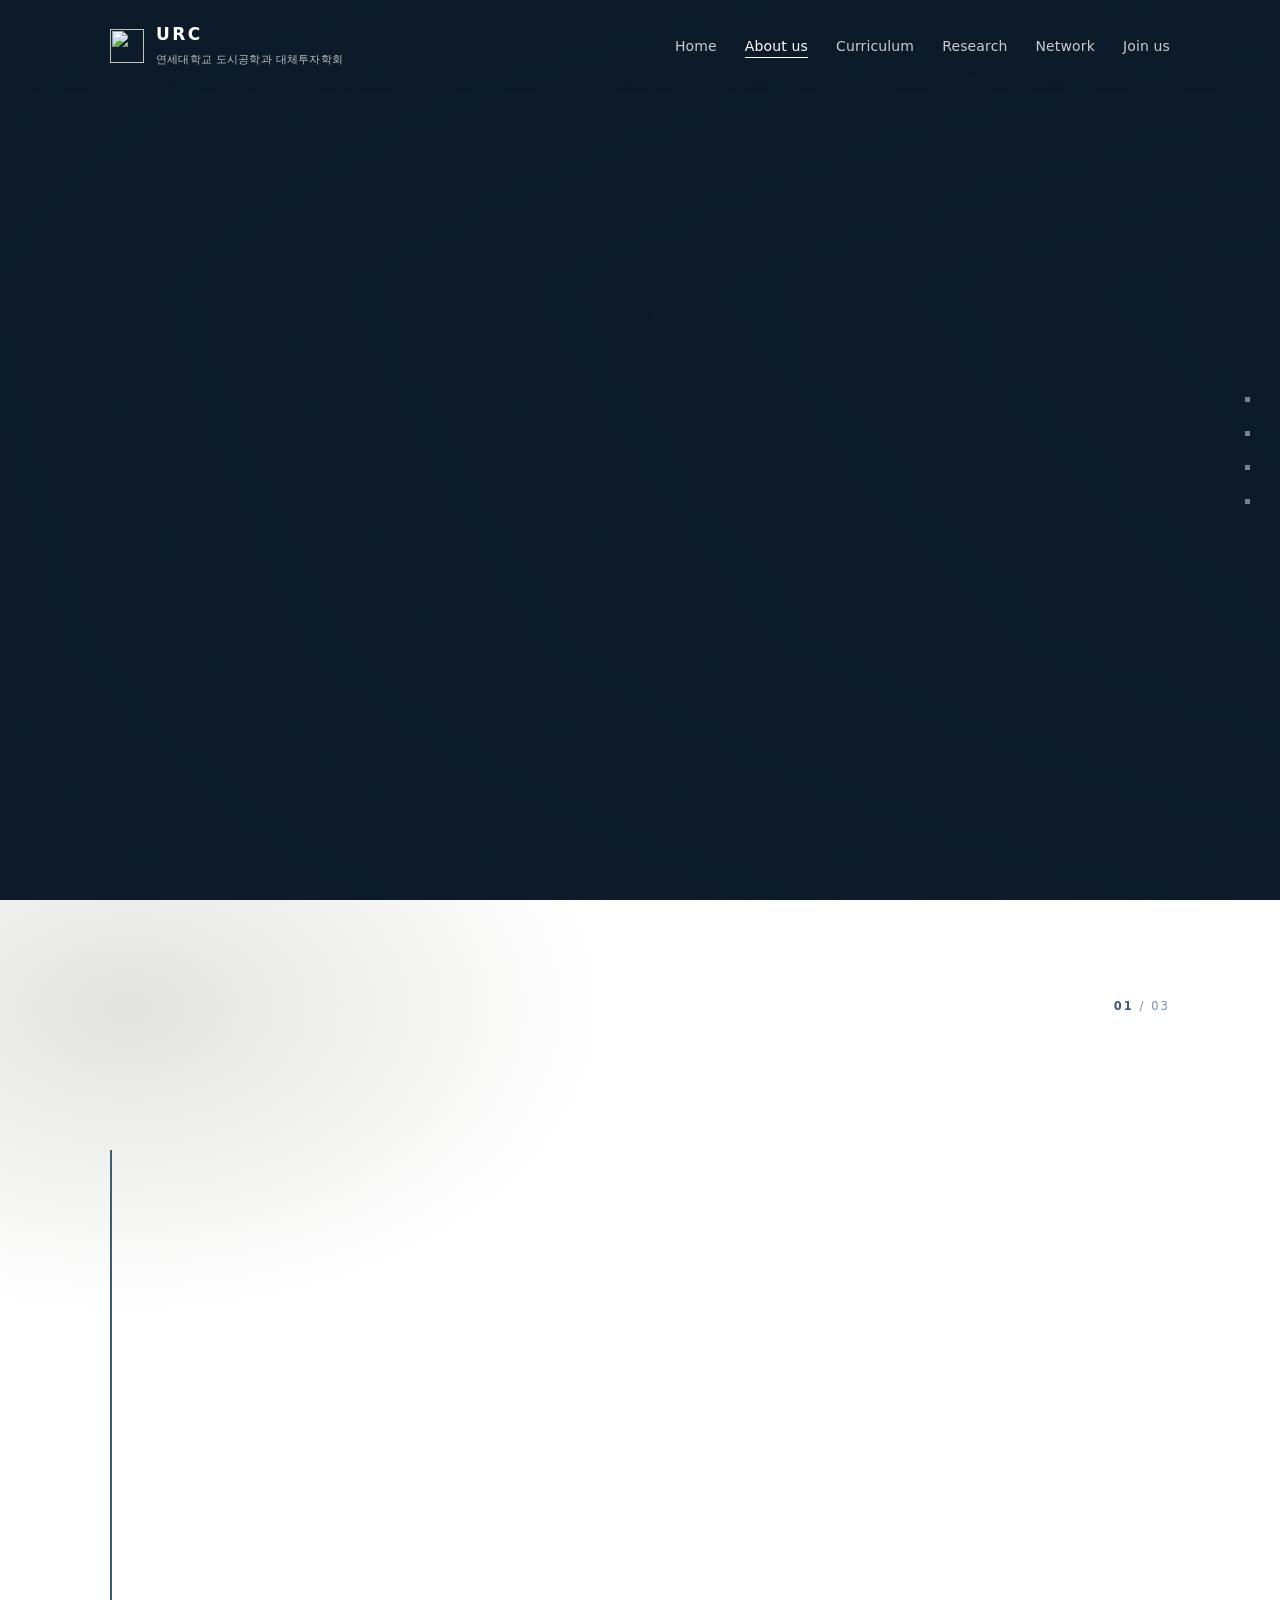
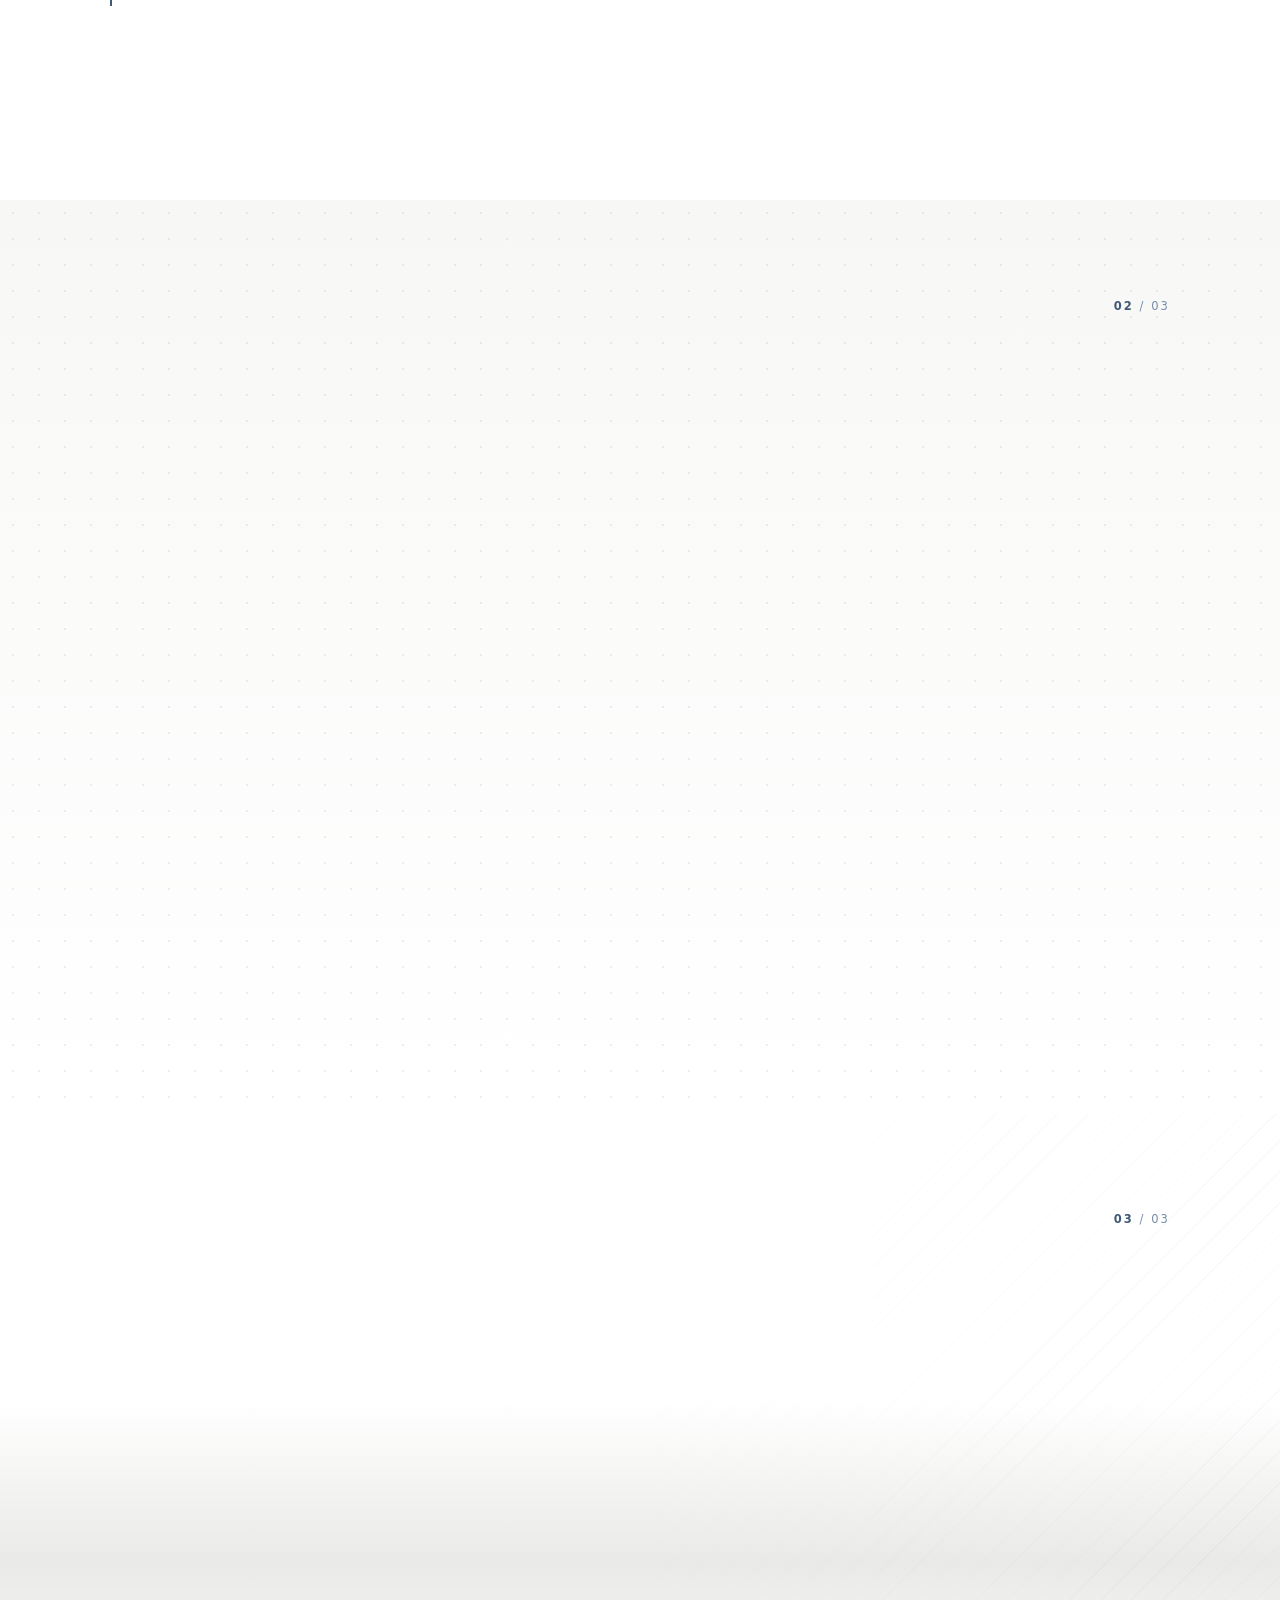
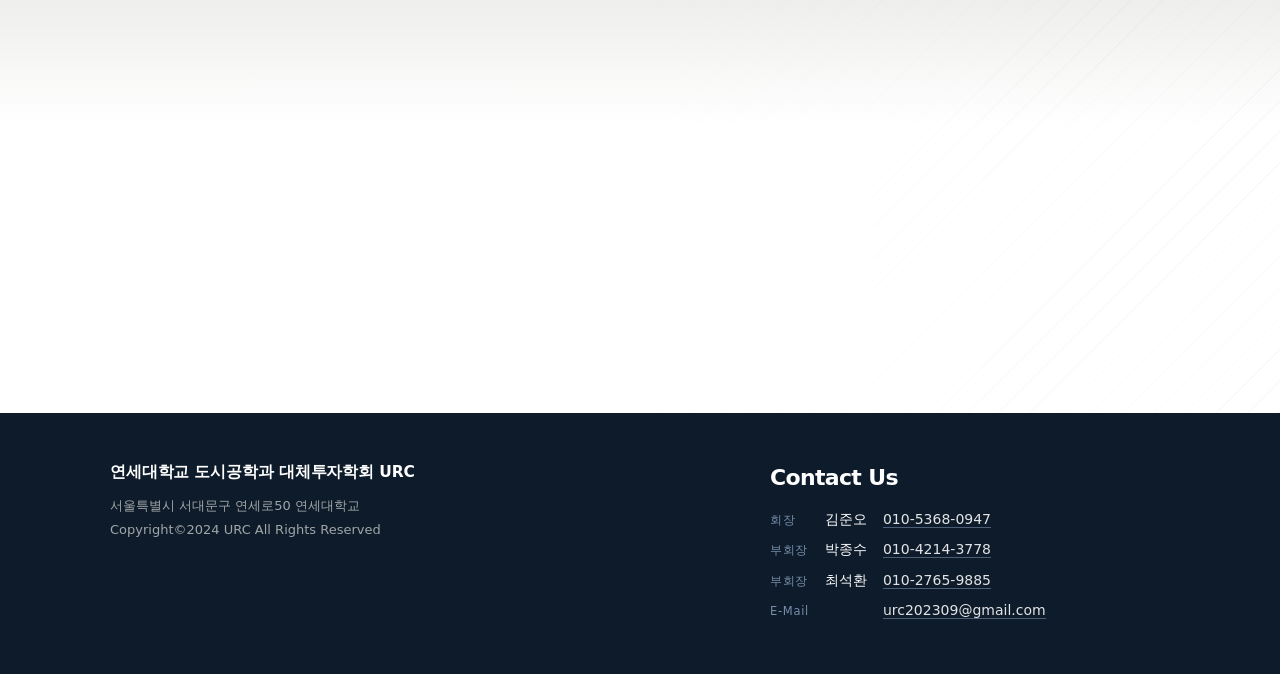
==== about-us/index.html @ 1939ce38 "Simplify and realign footer" ====
<!DOCTYPE html>
<html lang="ko">
<head>
<meta charset="utf-8">
<meta name="viewport" content="width=device-width, initial-scale=1">
<title>About us – URC | 연세대학교 도시공학과 대체투자학회</title>
<meta name="description" content="도시는 다양한 실물자산과 인프라로 구성되며, 이를 기획하고 운영하는 과정에서 부동산 개발과 금융의 역할은 점점 더 중요해지고 있습니다. URC(Urban Real-estate Club)는 이러한 실물자산 시장의 고도화 및 요구 전문성 증대에 대응하여 부동산 개발과 금융">
<meta name="theme-color" content="#ffffff">
<link rel="icon" href="../assets/img/urc-logo.png" type="image/png">
<link rel="preconnect" href="https://cdn.jsdelivr.net" crossorigin>
<link rel="preconnect" href="https://fonts.googleapis.com">
<link rel="preconnect" href="https://fonts.gstatic.com" crossorigin>
<link rel="stylesheet" href="https://cdn.jsdelivr.net/gh/orioncactus/pretendard@v1.3.9/dist/web/variable/pretendardvariable.min.css">
<link rel="stylesheet" href="https://fonts.googleapis.com/css2?family=Cormorant+Garamond:ital,wght@0,500;0,600;1,400;1,500&display=swap">
<link rel="stylesheet" href="../assets/css/style.css">
</head>
<body class="">
  <div id="bg" aria-hidden="true"></div>

  <header class="nav">
    <a class="brand" href="../" aria-label="URC | 연세대학교 도시공학과 대체투자학회">
      <img src="../assets/img/urc-logo.png" alt="" width="36" height="36">
      <span><span class="brand-name">URC</span><span class="brand-sub">연세대학교 도시공학과 대체투자학회</span></span>
    </a>
    <nav class="nav-links" aria-label="주 메뉴"><ul>
<li><a href="../">Home</a></li>
<li><a href="../about-us/" aria-current="page">About us</a></li>
<li><a href="../curriculum/">Curriculum</a></li>
<li><a href="../research/">Research</a></li>
<li><a href="../network/">Network</a></li>
<li><a href="../join-us/">Join us</a></li>
    </ul></nav>
    <button class="burger" aria-label="메뉴 열기" aria-expanded="false" aria-controls="menu"><span></span><span></span><span></span></button>
  </header>
  <div class="menu" id="menu" aria-hidden="true">
    <nav aria-label="모바일 메뉴">
      <ul>
<li><a href="../"><span class="n">01</span>Home</a></li>
<li><a href="../about-us/" aria-current="page"><span class="n">02</span>About us</a></li>
<li><a href="../curriculum/"><span class="n">03</span>Curriculum</a></li>
<li><a href="../research/"><span class="n">04</span>Research</a></li>
<li><a href="../network/"><span class="n">05</span>Network</a></li>
<li><a href="../join-us/"><span class="n">06</span>Join us</a></li>
      </ul>
      <p class="menu-tag">URC | 연세대학교 도시공학과 대체투자학회</p>
    </nav>
  </div>

<nav class="dots" aria-label="섹션">
<button type="button" aria-label="About us"><span>About us</span></button>
<button type="button" aria-label="Introduction"><span>Introduction</span></button>
<button type="button" aria-label="Introduction"><span>Introduction</span></button>
<button type="button" aria-label="Greetings"><span>Greetings</span></button>
  </nav>

  <main>

    <section class="sec hero has-photo " id="hero" data-label="About us">

      <div class="sec-inner">

        <div class="hero-photo" aria-hidden="true"><img src="../assets/img/hero-about.jpg" alt="" width="1920" height="1280" fetchpriority="high"></div>
        <p class="eyebrow" data-reveal>URC · About us</p>
        <h1 data-reveal style="--d:80ms">About us<span class="dot">.</span></h1>
        <p class="hero-sub" data-reveal style="--d:160ms">URC | 연세대학교 도시공학과 대체투자학회</p>
<div class="pills" data-reveal style="--d:240ms"><a class="pill" href="#introduction"><span class="n">01</span>Introduction</a><a class="pill" href="#greetings"><span class="n">02</span>Greetings</a></div>
      </div>
    </section>

    <section class="sec sec-alt bg-1" id="introduction" data-label="Introduction">
<div class="sec-index"><b>01</b> / 03</div>
      <div class="sec-inner">

        <div class="sec-head"><p class="eyebrow" data-reveal>Introduction</p><h2 data-reveal style="--d:80ms">Introduction</h2></div>
        <div class="lead-block narrow" data-reveal style="--d:160ms"><p>도시는 다양한 실물자산과 인프라로 구성되며, 이를 기획하고 운영하는 과정에서 부동산 개발과 금융의 역할은 점점 더 중요해지고 있습니다. URC(Urban Real-estate Club)는 이러한 실물자산 시장의 고도화 및 요구 전문성 증대에 대응하여 부동산 개발과 금융 전반에 대한 역량 향상을 추구하는 도시공학과 유일의 도시부동산 학회입니다.</p><p>URC는 주거 및 상업용 부동산, 인프라를 포함한 실물자산 전반을 학습하며, 부동산 개발 및 금융을 중심으로 한 다양한 산업의 구조와 흐름에 대한 깊은 이해를 목표로 합니다. 이를 위해 정기적인 세션과 실무 프로젝트, 더 나아가 현업에 종사하시는 선배님들과의 네트워킹 기회를 제공합니다.</p><p>정규 세션에서는 부동산 운용 프로세스, 인프라 시장, 프로젝트 파이낸싱(PF), 리츠(REITs)와 같은 핵심 주제를 다룹니다. 실무 자료 작성과 케이스 스터디를 통해 실제 프로젝트를 분석하고 최종적으로 본인만의 포트폴리오를 구축함으로써 실질적 역량을 갖춘 전문가로의 성장을 제고합니다.</p></div>
      </div>
    </section>

    <section class="sec  bg-2" id="values" data-label="Introduction">
<div class="sec-index"><b>02</b> / 03</div>
      <div class="sec-inner">

        <div class="sec-head"><p class="eyebrow" data-reveal>Introduction</p></div>
        <div class="pillars">
<div class="card pillar" data-reveal style="--d:0ms">
            <div class="pillar-icon"><img src="../assets/img/about-icon-skyline.png" alt="" width="48" height="48"></div>
            <h3>도시공학과를 위한</h3>
            <p>URC는 도시공학과 구성원의 진로 고민을 해결하고자 창립된 학회입니다. 다양한 교육 및 실무 활동을 제공하며, 현업에 계신 학과 선배님들과의 네트워킹을 통해 학회원이 보다 넓은 시야를 가질 수 있도록 적극 지원합니다.</p>
          </div>
<div class="card pillar" data-reveal style="--d:90ms">
            <div class="pillar-icon"><img src="../assets/img/about-icon-tracking.png" alt="" width="48" height="48"></div>
            <h3>실물자산</h3>
            <p>URC는 도시를 구성하는 주거 및 상업용 부동산 및 인프라를 포함한 실물자산 전반을 학습합니다. 도시공학과와 관련된 부동산 개발 및 금융 등 다양한 부동산업을 이해하고, 실무 역량을 갖춘 전문가로 성장할 수 있도록 플랫폼을 제공합니다.</p>
          </div>
<div class="card pillar" data-reveal style="--d:180ms">
            <div class="pillar-icon"><img src="../assets/img/about-icon-corporation.png" alt="" width="48" height="48"></div>
            <h3>성장을 위한 학회</h3>
            <p>URC는 개인 역량 성장을 추구합니다. 학회원들은 세션을 통해 성장하고, 최종적으로 실무 자료 작성을 통해 본인에게 의미 있는 포트폴리오를 구성하게 됩니다.</p>
          </div>
        </div>
        <div class="split-2 values">
<article class="card value" data-reveal style="--d:300ms">
            <p class="n">01</p>
            <h3>People</h3>
            <p>URC의 가장 중요한 가치는 사람입니다. 부동산은 단순한 자산이 아니라, 사람들이 함께 살아가는 공간이며 대한민국 경제의 근간입니다. URC는 학회원 각자의 개성과 역량을 존중하며, 서로의 성장을 돕는 협력 문화를 소중히 여깁니다. 나아가, 학회원들이 사회에 진출하여 전문 인력으로서 필요한 공간을 제공하고 삶의 질을 높이는데 기여할 수 있도록 지원합니다.</p>
          </article>
<article class="card value" data-reveal style="--d:390ms">
            <p class="n">02</p>
            <h3>Professional</h3>
            <p>URC는 최고의 전문성을 추구합니다. 단순한 지식 습득을 넘어, 실무에 바로 적용할 수 있는 역량을 기르는 데 집중합니다. 다양한 프로젝트 및 교육 과정을 통해 부동산 및 금융 분야의 전문성을 강화하며, 학문과 현장을 연결하는 실질적인 경험을 제공합니다. 이를 통해 학회원들이 업계에서 탁월한 경쟁력을 갖출 수 있도록 돕고, 전문 인력으로 성장할 수 있는 기반을 마련하고자 합니다.</p>
          </article>
        </div>
      </div>
    </section>

    <section class="sec  bg-3" id="greetings" data-label="Greetings">
<div class="sec-index"><b>03</b> / 03</div>
      <div class="sec-inner">

        <div class="sec-head"><p class="eyebrow" data-reveal>Greetings</p></div>
        <article class="split" data-reveal style="--d:120ms">
          <div>
            <div class="photo portrait"><img src="../assets/img/member-5th-01.jpg" alt="김준오" width="453" height="545" loading="lazy" decoding="async"></div>
          </div>
          <div class="greeting-person">
            <p class="greeting-role">5기 학회장</p>
            <h2 class="greeting-name">김준오</h2>
            <div class="lead-block letter"><p>안녕하세요, 연세대학교 도시공학과 대체투자학회 URC 5기 학회장 김준오입니다.</p><p>URC는 연세대학교 도시공학과를 기반으로 한 학회로, 도시 및 부동산 분야의 깊은 전문성을 바탕으로 성장해 나가고 있습니다. 부동산 업계의 흐름에 발맞추어 학회원들이 부동산에 대한 이해를 넓히고, 실무에서 활용할 수 있는 지식과 경험을 쌓을 수 있는 기회를 제공합니다. 나아가, 학회원들이 부동산 금융 전문가로 성장할 수 있도록 다양한 지원을 아끼지 않습니다.</p><p>URC는 부동산이라는 공통 관심사를 가진 학회원들과 함께 학문과 실무를 연결하는 다양한 프로젝트와 활동을 통해 성장해 나가고 있습니다. 부동산의 핵심 이슈와 최신 트렌드에 대한 토론과 연구를 바탕으로, 깊이 있는 인사이트와 실무 역량을 갖출 수 있도록 지원합니다.</p><p>URC는 부동산 및 금융 업계에서 활약하는 도시공학과 선후배들과의 강력한 네트워크를 바탕으로, 실무적인 조언을 얻고 업계의 현실을 직접 경험할 수 있는 소중한 기회를 제공합니다. 이 네트워크는 학회원들이 진로를 구체화하고, 전문가로서 성장하는 든든한 버팀목이 될 것입니다.</p><p>URC와 함께 여러분들의 꿈을 현실로 만들어가시길 바랍니다.</p></div>
          </div>
        </article>
      </div>
    </section>
  </main>

  <footer class="foot">
    <div class="foot-inner">
      <div class="foot-grid">
        <div>
          <p class="foot-org">연세대학교 도시공학과 대체투자학회 URC</p>
          <p class="foot-meta">서울특별시 서대문구 연세로50 연세대학교<br>Copyright©2024 URC All Rights Reserved</p>
        </div>
        <div class="foot-contact">
          <p class="eyebrow-sm">Contact Us</p>
          <dl>
<dt>회장</dt><dd class="nm">김준오</dd><dd><a href="tel:01053680947">010-5368-0947</a></dd>
<dt>부회장</dt><dd class="nm">박종수</dd><dd><a href="tel:01042143778">010-4214-3778</a></dd>
<dt>부회장</dt><dd class="nm">최석환</dd><dd><a href="tel:01027659885">010-2765-9885</a></dd>
<dt>E-Mail</dt><dd class="nm"></dd><dd><a href="mailto:urc202309@gmail.com">urc202309@gmail.com</a></dd>
          </dl>
        </div>
      </div>
    </div>
  </footer>

  <script src="../assets/js/main.js" defer></script>
</body>
</html>
---- assets/css/style.css ----
/* ─────────────────────────────────────────────────────────────
   URC — tokens
   white-dominant surface, navy palette used sparingly, square edges
   0D1B2A · 1B263B · 415A77 · 778DA9 · E0E1DD
   ───────────────────────────────────────────────────────────── */
:root {
  --navy: #0d1b2a;
  --navy-2: #1b263b;
  --blue: #415a77;
  --slate: #778da9;
  --sand: #e0e1dd;

  --bg: #ffffff;
  --bg-2: #f7f8f6;
  --bg-3: #fafaf9;
  --text: #0d1b2a;
  --text-2: #1b263b;
  --muted: #5d7085;
  --line: rgba(13, 27, 42, 0.14);
  --line-soft: rgba(13, 27, 42, 0.08);

  --font: "Pretendard Variable", Pretendard, -apple-system, BlinkMacSystemFont, system-ui,
    "Apple SD Gothic Neo", "Malgun Gothic", "Noto Sans KR", sans-serif;
  --ease: cubic-bezier(0.16, 1, 0.3, 1);
  --nav-h: 84px;
  --gutter: 24px;
}
@media (min-width: 640px) { :root { --gutter: 40px; } }
@media (min-width: 768px) { :root { --nav-h: 92px; --gutter: 64px; } }
@media (min-width: 1200px) { :root { --gutter: 110px; } }

*, *::before, *::after { box-sizing: border-box; margin: 0; padding: 0; border-radius: 0; }
html { -webkit-text-size-adjust: 100%; }
body {
  background: var(--bg); color: var(--text); font-family: var(--font);
  min-height: 100dvh; line-height: 1.5; -webkit-font-smoothing: antialiased; text-rendering: optimizeLegibility;
  word-break: keep-all; overflow-x: hidden;
}
@media (pointer: coarse) { html { scroll-snap-type: y proximity; } .sec { scroll-snap-align: start; } }
::selection { background: var(--navy); color: #fff; }
img { display: block; max-width: 100%; height: auto; }
a { color: inherit; text-decoration: none; }
button { font: inherit; color: inherit; background: none; border: 0; cursor: pointer; }
ul, ol { list-style: none; }
h1, h2, h3, h4 { font-size: inherit; font-weight: inherit; }

.eyebrow { font-size: 12px; font-weight: 600; letter-spacing: 0.22em; text-transform: uppercase; color: var(--blue); }
.eyebrow-sm { font-size: 11px; font-weight: 600; letter-spacing: 0.18em; text-transform: uppercase; color: var(--blue); }
.n { font-size: 11px; font-weight: 600; letter-spacing: 0.16em; font-variant-numeric: tabular-nums; color: var(--slate); }

/* ── page background ───────────────────────────────────────── */
#bg {
  position: fixed; inset: 0; z-index: 0; pointer-events: none;
  background: linear-gradient(180deg, #ffffff 0%, #fbfbfa 60%, #f6f7f5 100%);
}

/* ── nav ───────────────────────────────────────────────────── */
.nav {
  position: fixed; inset-inline: 0; top: 0; z-index: 50; display: flex; align-items: center; gap: 32px;
  height: var(--nav-h); padding: 0 var(--gutter);
  background: linear-gradient(to bottom, rgba(13, 27, 42, 0.5), rgba(13, 27, 42, 0));
  transition: transform 0.3s ease-out, background-color 0.3s ease-out, border-color 0.3s;
  border-bottom: 1px solid transparent;
}
body.is-scrolled .nav {
  background: rgba(255, 255, 255, 0.92); -webkit-backdrop-filter: blur(14px); backdrop-filter: blur(14px);
  border-bottom-color: var(--line-soft);
}
body.nav-hidden .nav { transform: translateY(-100%); }
body.menu-open .nav { background: transparent; transform: translateY(0); border-bottom-color: transparent; backdrop-filter: none; -webkit-backdrop-filter: none; }

.brand { position: relative; z-index: 60; display: flex; align-items: center; gap: 12px; }
.brand img { width: 34px; height: 34px; }
.brand-name { font-weight: 700; font-size: 17px; letter-spacing: 0.14em; color: #fff; line-height: 1; transition: color 0.3s; }
.brand-sub { display: none; font-size: 11px; letter-spacing: 0.02em; margin-top: 5px; color: rgba(255, 255, 255, 0.72); transition: color 0.3s; }
@media (min-width: 640px) { .brand-sub { display: block; } }
body.is-scrolled .brand-name { color: var(--navy); }
body.is-scrolled .brand-sub { color: var(--muted); }

.nav-links { display: none; margin-left: auto; }
.nav-links ul { display: flex; align-items: center; gap: 28px; }
@media (min-width: 768px) { .nav-links { display: block; } }
.nav-links a { position: relative; padding: 4px 0; font-size: 14px; letter-spacing: 0.01em; color: rgba(255, 255, 255, 0.78); transition: color 0.2s; }
.nav-links a::after { content: ""; position: absolute; left: 0; bottom: 0; height: 1px; width: 0; background: currentColor; transition: width 0.3s var(--ease); }
.nav-links a:hover { color: #fff; }
.nav-links a:hover::after, .nav-links a[aria-current="page"]::after { width: 100%; }
.nav-links a[aria-current="page"] { color: #fff; }
body.is-scrolled .nav-links a { color: var(--muted); }
body.is-scrolled .nav-links a:hover, body.is-scrolled .nav-links a[aria-current="page"] { color: var(--navy); }

.burger {
  position: relative; z-index: 60; margin-left: auto; display: flex; flex-direction: column; align-items: center; justify-content: center; gap: 6px;
  width: 44px; height: 44px; border: 1px solid rgba(255, 255, 255, 0.35); transition: border-color 0.2s;
}
@media (min-width: 768px) { .burger { display: none; } }
.burger span { display: block; width: 18px; height: 1px; background: #fff; transition: transform 0.3s var(--ease), opacity 0.2s, background-color 0.3s; }
body.is-scrolled .burger { border-color: var(--line); }
body.is-scrolled .burger span { background: var(--navy); }
body.menu-open .burger { border-color: rgba(255, 255, 255, 0.35); }
body.menu-open .burger span { background: #fff; }
body.menu-open .burger span:nth-child(1) { transform: translateY(7px) rotate(45deg); }
body.menu-open .burger span:nth-child(2) { opacity: 0; }
body.menu-open .burger span:nth-child(3) { transform: translateY(-7px) rotate(-45deg); }

.menu { position: fixed; inset: 0; z-index: 45; background: var(--navy); visibility: hidden; opacity: 0; transition: opacity 0.3s, visibility 0.3s; }
body.menu-open .menu { visibility: visible; opacity: 1; }
@media (min-width: 768px) { .menu { display: none; } }
.menu nav { position: relative; display: flex; flex-direction: column; justify-content: center; height: 100%; padding: 112px 32px 96px; }
.menu li { border-bottom: 1px solid rgba(224, 225, 221, 0.16); }
.menu li a { display: flex; align-items: baseline; gap: 20px; padding: 16px 0; font-size: 28px; font-weight: 600; letter-spacing: -0.02em; color: rgba(255, 255, 255, 0.88); transform: translateY(14px); opacity: 0; transition: color 0.2s, transform 0.6s var(--ease), opacity 0.6s var(--ease); }
body.menu-open .menu li a { transform: none; opacity: 1; }
.menu li a[aria-current="page"] { color: var(--slate); }
.menu li a .n { color: var(--slate); }
.menu-tag { margin-top: 48px; font-size: 11px; letter-spacing: 0.2em; text-transform: uppercase; color: var(--slate); line-height: 1.8; }

/* ── section dots ──────────────────────────────────────────── */
.dots { position: fixed; right: 22px; top: 50%; z-index: 40; display: none; flex-direction: column; gap: 12px; transform: translateY(-50%); }
@media (min-width: 1024px) { .dots { display: flex; } }
.dots button { position: relative; width: 22px; height: 22px; display: grid; place-items: center; }
.dots button::before { content: ""; width: 5px; height: 5px; background: rgba(13, 27, 42, 0.3); transition: transform 0.4s var(--ease), background-color 0.3s; }
.dots button:hover::before { background: var(--navy); }
.dots button[aria-current="true"]::before { background: var(--blue); transform: scale(1.8); }
.dots button span {
  position: absolute; right: 28px; top: 50%; transform: translate(6px, -50%); white-space: nowrap; pointer-events: none;
  font-size: 11px; letter-spacing: 0.14em; text-transform: uppercase; color: var(--muted);
  opacity: 0; transition: opacity 0.25s, transform 0.4s var(--ease);
}
.dots button:hover span, .dots button[aria-current="true"] span { opacity: 1; transform: translate(0, -50%); }
.dots button[aria-current="true"] span { color: var(--navy); }
body:not(.is-scrolled) .dots button::before { background: rgba(255, 255, 255, 0.45); }
body:not(.is-scrolled) .dots button[aria-current="true"]::before { background: #fff; }
body:not(.is-scrolled) .dots button span { color: rgba(255, 255, 255, 0.8); }

/* ── sections ──────────────────────────────────────────────── */
main { position: relative; z-index: 10; }
.sec { position: relative; display: flex; flex-direction: column; justify-content: center; min-height: 100svh; padding: calc(var(--nav-h) + 36px) var(--gutter) 72px; }
.sec-inner { width: 100%; max-width: 1080px; margin: 0 auto; }
.sec-head { margin-bottom: 36px; }
.sec-head h2 { margin-top: 16px; font-size: clamp(28px, 3.4vw, 44px); font-weight: 600; line-height: 1.16; letter-spacing: -0.025em; color: var(--navy); }
.sec-head .sub { margin-top: 14px; max-width: 640px; font-size: 15.5px; line-height: 1.85; color: var(--muted); }
.sec-index { position: absolute; top: calc(var(--nav-h) + 6px); right: var(--gutter); font-size: 11.5px; letter-spacing: 0.18em; font-variant-numeric: tabular-nums; color: var(--slate); }
.sec-index b { color: var(--blue); font-weight: 600; }

/* section background variants (cycle 1→4), all white-dominant */
.sec.bg-1::before, .sec.bg-2::before, .sec.bg-3::before, .sec.bg-4::before {
  content: ""; position: absolute; inset: 0; z-index: -1; pointer-events: none;
}
.sec.bg-1::before { background: radial-gradient(60% 55% at 10% 12%, rgba(224, 225, 221, 0.9), transparent 62%), var(--bg); }
.sec.bg-2::before {
  background:
    radial-gradient(rgba(13, 27, 42, 0.07) 1px, transparent 1.2px) 0 0 / 26px 26px,
    linear-gradient(180deg, var(--bg-2) 0%, #ffffff 100%);
}
.sec.bg-3::before {
  background:
    linear-gradient(180deg, transparent 32%, rgba(224, 225, 221, 0.7) 50%, transparent 68%),
    var(--bg);
}
.sec.bg-3::after {
  content: ""; position: absolute; inset: 0; z-index: -1; pointer-events: none; opacity: 0.5;
  background-image: repeating-linear-gradient(135deg, rgba(13, 27, 42, 0.05) 0 1px, transparent 1px 22px);
  -webkit-mask-image: linear-gradient(90deg, transparent 45%, #000 100%);
  mask-image: linear-gradient(90deg, transparent 45%, #000 100%);
}
.sec.bg-4::before {
  background:
    linear-gradient(90deg, rgba(13, 27, 42, 0.05) 0 1px, transparent 1px) 0 0 / 96px 100%,
    var(--bg-3);
}

/* ── hero (photo + white text) ─────────────────────────────── */
.hero { overflow: hidden; }
.hero-photo { position: absolute; inset: 0; z-index: -2; overflow: hidden; background: var(--navy); }
.hero-photo img { width: 100%; height: 100%; object-fit: cover; object-position: 60% 45%; transform: scale(1.06); will-change: transform; filter: saturate(0.72) brightness(0.68); }
.hero-photo::after {
  content: ""; position: absolute; inset: 0;
  background:
    linear-gradient(90deg, rgba(13, 27, 42, 0.84) 0%, rgba(13, 27, 42, 0.58) 48%, rgba(13, 27, 42, 0.3) 100%),
    linear-gradient(180deg, rgba(13, 27, 42, 0.55) 0%, rgba(13, 27, 42, 0.05) 32%, rgba(13, 27, 42, 0.25) 72%, rgba(13, 27, 42, 0.55) 100%);
}
.hero.has-photo .hero-photo img { filter: saturate(0.6) brightness(0.55); object-position: 50% 40%; }
.hero .eyebrow { margin-bottom: 22px; color: var(--sand); }
.hero h1 { font-size: clamp(44px, 7vw, 84px); font-weight: 600; line-height: 1.04; letter-spacing: -0.035em; color: #fff; }
.hero h1 .dot { color: var(--slate); }
.hero-sub { margin-top: 22px; font-size: 15.5px; line-height: 1.85; color: rgba(255, 255, 255, 0.78); max-width: 640px; }
.pills { display: flex; flex-wrap: wrap; gap: 8px; margin-top: 36px; }
.pill {
  display: inline-flex; align-items: baseline; gap: 10px; padding: 12px 20px;
  font-size: 14px; font-weight: 500; color: #fff;
  border: 1px solid rgba(255, 255, 255, 0.35); background: rgba(13, 27, 42, 0.25);
  transition: background-color 0.3s, border-color 0.3s;
}
.pill .n { color: var(--sand); }
.pill:hover { background: rgba(255, 255, 255, 0.14); border-color: #fff; }
.hero-home .eyebrow { letter-spacing: 0.04em; text-transform: none; font-size: 13px; }
.hero-home h1 { font-family: "Cormorant Garamond", var(--font), serif; font-size: clamp(50px, 7.4vw, 104px); font-weight: 500; line-height: 1.02; letter-spacing: -0.005em; }
.home-tagline { margin-top: 16px; font-family: "Cormorant Garamond", var(--font), serif; font-style: italic; font-weight: 500; font-size: clamp(22px, 2.3vw, 32px); line-height: 1.4; letter-spacing: 0.01em; color: rgba(255, 255, 255, 0.88); }
.only-mobile { display: none; }
@media (max-width: 639px) { .only-mobile { display: inline; } .only-desktop { display: none; } }

/* ── reveal ────────────────────────────────────────────────── */
[data-reveal] { opacity: 0; transform: translateY(22px); transition: opacity 0.75s var(--ease), transform 0.75s var(--ease); transition-delay: var(--d, 0ms); will-change: opacity, transform; }
[data-reveal].in { opacity: 1; transform: none; }

/* ── common blocks ─────────────────────────────────────────── */
.h-mid { margin-top: 12px; font-size: clamp(22px, 2.4vw, 30px); font-weight: 600; letter-spacing: -0.025em; color: var(--navy); }
.h-mid + * { margin-top: 20px; }
.h-big { font-size: clamp(26px, 3.2vw, 42px); font-weight: 600; line-height: 1.18; letter-spacing: -0.025em; color: var(--navy); }
.lead { font-size: 15.5px; line-height: 1.9; color: var(--text-2); }
.lead-block { display: grid; gap: 16px; font-size: 15.5px; line-height: 1.9; color: var(--text-2); }
@media (min-width: 640px) { .lead, .lead-block { font-size: 16px; } }
.narrow { max-width: 760px; }
.btn-row { display: flex; flex-wrap: wrap; gap: 10px; margin-top: 32px; }
.btn { display: inline-flex; align-items: center; gap: 10px; padding: 15px 30px; font-size: 14.5px; font-weight: 600; letter-spacing: -0.01em; border: 1px solid transparent; transition: background-color 0.3s, color 0.3s, border-color 0.3s; }
.btn-primary { color: #fff; background: var(--blue); border-color: var(--blue); }
.btn-primary:hover { background: var(--navy); border-color: var(--navy); }
.btn-ghost { color: #fff; border-color: rgba(255, 255, 255, 0.45); }
.btn-ghost:hover { background: #fff; color: var(--navy); border-color: #fff; }
.sec:not(.hero) .btn-ghost { color: var(--navy); border-color: var(--line); }
.sec:not(.hero) .btn-ghost:hover { background: var(--navy); color: #fff; border-color: var(--navy); }
.card { border: 1px solid var(--line-soft); background: #fff; transition: border-color 0.3s, box-shadow 0.4s var(--ease), transform 0.4s var(--ease); }
.card:hover { border-color: var(--slate); box-shadow: 0 14px 30px -20px rgba(13, 27, 42, 0.45); transform: translateY(-2px); }
.split { display: grid; gap: 32px; }
@media (min-width: 1024px) { .split { grid-template-columns: 280px 1fr; gap: 64px; align-items: start; } }
.split-2 { display: grid; gap: 20px; }
@media (min-width: 1024px) { .split-2 { grid-template-columns: repeat(2, minmax(0, 1fr)); gap: 28px; } }
.dash-list { display: grid; gap: 10px; }
.dash-list li { display: flex; gap: 12px; font-size: 15px; line-height: 1.8; color: var(--text-2); }
.dash-list li::before { content: ""; flex: 0 0 12px; height: 1px; margin-top: 14px; background: var(--slate); }
.dash-list a { color: var(--blue); border-bottom: 1px solid var(--slate); word-break: break-all; }
.photo { overflow: hidden; border: 1px solid var(--line-soft); background: var(--sand); }
.photo img { width: 100%; height: 100%; object-fit: cover; transition: transform 0.9s var(--ease); }
.photo:hover img { transform: scale(1.03); }
.portrait { width: 100%; max-width: 200px; aspect-ratio: 4 / 5; background: #fff; }
.split h2 { font-size: clamp(28px, 3vw, 38px); font-weight: 600; line-height: 1.12; letter-spacing: -0.03em; color: var(--navy); }
.split .eyebrow-sm + h2, .split .eyebrow-sm + .portrait { margin-top: 14px; }
.split h2 + .lead-block { margin-top: 22px; }
.sec-alt .sec-inner { border-left: 2px solid var(--blue); padding-left: 28px; }
@media (min-width: 768px) { .sec-alt .sec-inner { padding-left: 40px; } }

/* ── about ─────────────────────────────────────────────────── */
.pillars { display: grid; gap: 14px; }
@media (min-width: 768px) { .pillars { grid-template-columns: repeat(3, minmax(0, 1fr)); gap: 18px; } }
.pillar { padding: 26px 24px 28px; }
.pillar-icon { display: grid; place-items: center; width: 52px; height: 52px; margin-bottom: 20px; background: var(--sand); }
.pillar-icon img { width: 26px; height: 26px; opacity: 0.8; }
.pillar h3 { font-size: 17.5px; font-weight: 600; letter-spacing: -0.01em; color: var(--navy); }
.pillar p { margin-top: 10px; font-size: 14px; line-height: 1.8; color: var(--muted); }
.values { margin-top: 18px; }
.value { padding: 26px 28px 28px; }
.value h3 { margin-top: 12px; font-size: clamp(22px, 2.2vw, 28px); font-weight: 600; letter-spacing: -0.025em; color: var(--navy); }
.value p { margin-top: 14px; font-size: 14.5px; line-height: 1.85; color: var(--text-2); }
.letter p:first-child { font-size: 17px; font-weight: 500; color: var(--navy); }
.letter p:last-child { color: var(--blue); font-weight: 500; }
.greeting-role { font-size: 13px; font-weight: 500; letter-spacing: 0.08em; color: var(--muted); }
.greeting-name { margin-top: 6px; font-size: clamp(38px, 4.6vw, 60px) !important; font-weight: 600; line-height: 1.08; letter-spacing: -0.045em; color: var(--blue) !important; }
.greeting-person::after { content: ""; display: block; width: 100%; max-width: 520px; height: 2px; margin-top: 18px; background: linear-gradient(to right, var(--blue) 0 96px, var(--line) 96px 100%); }
.greeting-person .letter { margin-top: 24px; }

/* ── curriculum ────────────────────────────────────────────── */
.step-bar { display: flex; align-items: center; gap: 14px; margin-bottom: 28px; }
.step-bar .n { color: var(--blue); }
.step-bar .track { position: relative; flex: 1; max-width: 220px; height: 2px; overflow: hidden; background: var(--sand); }
.step-bar .track span { position: absolute; inset-block: 0; left: 0; width: 0; background: var(--blue); transition: width 0.9s ease-out 0.2s; }
.sec.is-active .step-bar .track span { width: var(--w, 100%); }
.gallery { display: grid; gap: 14px; margin-top: 24px; }
@media (min-width: 640px) { .gallery { grid-template-columns: repeat(2, minmax(0, 1fr)); } }
.frame { aspect-ratio: 4 / 3; }
.ext-grid { display: grid; gap: 14px; }
@media (min-width: 640px) { .ext-grid { grid-template-columns: repeat(2, minmax(0, 1fr)); gap: 16px; } }
@media (min-width: 1024px) { .ext-grid { grid-template-columns: repeat(3, minmax(0, 1fr)); } }
.ext-card { overflow: hidden; }
.ext-logo { display: flex; align-items: center; justify-content: center; height: clamp(130px, 12vw, 165px); padding: 20px 28px; overflow: hidden; background: #fff; border-bottom: 1px solid var(--line-soft); }
.ext-logo img { width: 100%; height: 100%; max-height: 100%; object-fit: contain; }
.ext-card h3 { display: flex; align-items: baseline; gap: 12px; padding: 15px 20px 17px; font-size: 15px; font-weight: 600; letter-spacing: -0.01em; color: var(--navy); }
.duo { display: grid; gap: 16px; margin-top: 30px; }
@media (min-width: 640px) { .duo { grid-template-columns: repeat(2, minmax(0, 1fr)); } }

/* ── research ──────────────────────────────────────────────── */
.doc-grid { display: grid; grid-template-columns: repeat(2, minmax(0, 1fr)); gap: 14px; }
@media (min-width: 768px) { .doc-grid { grid-template-columns: repeat(4, minmax(0, 1fr)); gap: 18px; } }
.doc { position: relative; display: flex; flex-direction: column; justify-content: space-between; aspect-ratio: 3 / 4; padding: 20px; color: var(--navy); }
.doc.is-empty { color: var(--slate); border-style: dashed; background: transparent; }
.doc.is-empty:hover { transform: none; box-shadow: none; border-color: var(--line-soft); }
.doc-icon { opacity: 0.75; }
.doc-n { font-size: 11px; font-weight: 600; letter-spacing: 0.16em; color: var(--slate); }
.doc-tag { position: absolute; top: 16px; right: 16px; padding: 3px 8px; font-size: 10.5px; font-weight: 600; letter-spacing: 0.12em; color: #fff; background: var(--blue); }

/* ── network ───────────────────────────────────────────────── */
.advisor { display: grid; grid-template-columns: 1fr; gap: 20px; padding: 24px; align-items: start; }
.advisor .portrait { max-width: 140px; }
@media (min-width: 640px) { .advisor { grid-template-columns: 160px 1fr; gap: 28px; padding: 30px; } .advisor .portrait { max-width: none; } }
.advisor h3 { margin-top: 12px; font-size: clamp(22px, 2.4vw, 30px); font-weight: 600; letter-spacing: -0.03em; color: var(--navy); }
.advisor .dash-list { margin-top: 18px; }
.gen-strip { display: grid; grid-template-columns: repeat(7, minmax(0, 1fr)); gap: 6px; }
@media (max-width: 639px) { .gen-strip { grid-template-columns: repeat(4, minmax(0, 1fr)); gap: 8px 6px; } }
.gen { position: relative; text-align: left; padding: 0 4px 6px; transition: background-color 0.25s; }
.gen:hover { background: var(--bg-2); }
.gen-bar { position: relative; height: 2px; overflow: hidden; background: var(--sand); }
.gen-bar span { position: absolute; inset-block: 0; left: 0; display: block; width: 0; background: var(--slate); transition: width 0.9s ease-out, background-color 0.3s; transition-delay: var(--d, 0ms), 0ms; }
.gens.in .gen-bar span { width: 100%; }
.gen[aria-selected="true"] .gen-bar span { background: var(--blue); }
.gen-txt { margin-top: 12px; transform: translateY(12px); opacity: 0; transition: transform 0.7s ease-out, opacity 0.7s ease-out; transition-delay: var(--d, 0ms); }
.gens.in .gen-txt { transform: none; opacity: 1; }
.gen-n { font-size: 11px; font-weight: 600; letter-spacing: 0.14em; color: var(--slate); transition: color 0.25s; }
.gen[aria-selected="true"] .gen-n { color: var(--blue); }
.gen-l { margin-top: 5px; font-size: 15px; font-weight: 600; letter-spacing: -0.01em; color: var(--slate); transition: color 0.25s; }
.gen[aria-selected="true"] .gen-l, .gen:hover .gen-l { color: var(--navy); }
.gen-panel { margin-top: 26px; }
.gen-panel[hidden] { display: none; }
.gen-panel.enter { animation: panel-in 0.45s var(--ease) both; }
@keyframes panel-in { from { opacity: 0; transform: translateY(14px); } to { opacity: 1; transform: none; } }
.sec-members { padding-top: calc(var(--nav-h) + 16px); padding-bottom: 40px; }
.sec-members .sec-head { margin-bottom: 22px; }
.sec-members .gen-txt { margin-top: 10px; }
.members { display: grid; grid-template-columns: 1fr; gap: 10px; }
@media (min-width: 640px) { .members { grid-template-columns: repeat(2, minmax(0, 1fr)); gap: 12px; } }
@media (min-width: 1024px) { .members { grid-template-columns: repeat(4, minmax(0, 1fr)); gap: 12px; } }
.mcard { display: grid; grid-template-columns: 78px 1fr; gap: 14px; align-items: start; padding: 12px; }
@media (min-width: 1200px) { .mcard { grid-template-columns: 104px 1fr; gap: 16px; padding: 14px; } .mcard-name { font-size: 16px; } .mcard-dept { font-size: 12px; } .mcard-careers li { font-size: 12.5px; line-height: 1.55; } .mcard-careers { gap: 2px; } }
.mcard-photo { position: relative; aspect-ratio: 453 / 545; overflow: hidden; background: var(--sand); }
.mcard-photo img { width: 100%; height: 100%; object-fit: cover; transition: transform 0.8s var(--ease); }
.mcard:hover .mcard-photo img { transform: scale(1.04); }
.mcard-body { min-width: 0; padding: 2px 0 0; }
.mcard-name { display: flex; flex-wrap: wrap; align-items: center; gap: 6px; font-size: 15px; font-weight: 600; letter-spacing: -0.01em; color: var(--navy); line-height: 1.3; }
.role { display: inline-block; padding: 1px 7px; font-size: 10px; font-weight: 600; letter-spacing: 0.08em; color: #fff; background: var(--blue); }
.mcard-dept { margin-top: 3px; font-size: 11.5px; letter-spacing: 0.03em; color: var(--muted); }
.mcard-careers { margin-top: 7px; display: grid; gap: 1px; }
.mcard-careers li { display: grid; grid-template-columns: 7px minmax(0, 1fr); gap: 7px; font-size: 12px; line-height: 1.5; color: var(--text-2); }
.mcard-careers li::before { content: ""; flex: 0 0 7px; height: 1px; margin-top: 9px; background: var(--slate); }
.mcard-careers li span { min-width: 0; overflow-wrap: anywhere; word-break: keep-all; }
.net { display: grid; gap: 32px; }
@media (min-width: 1024px) { .net { grid-template-columns: minmax(0, 1fr) 470px; gap: 64px; align-items: center; } }
.net-text { font-size: 15.5px; line-height: 1.95; color: var(--text-2); }
@media (min-width: 640px) { .net-text { font-size: 16.5px; } }

/* ── join us ───────────────────────────────────────────────── */
.rows { display: grid; border: 1px solid var(--line-soft); border-bottom: 0; }
.rows li { display: flex; flex-wrap: wrap; justify-content: space-between; gap: 6px 16px; padding: 15px 22px; border-bottom: 1px solid var(--line-soft); font-size: 14.5px; line-height: 1.7; color: var(--text-2); background: #fff; }
.rows li a { font-size: 13.5px; letter-spacing: 0.02em; font-variant-numeric: tabular-nums; color: var(--blue); }
.sched { border: 0; }
.sched li { display: grid; grid-template-columns: 40px 1fr; gap: 4px 18px; padding: 15px 0; border-top: 1px solid var(--line-soft); border-bottom: 0; background: transparent; }
.sched li:last-child { border-bottom: 1px solid var(--line-soft); }
@media (min-width: 640px) { .sched li { grid-template-columns: 40px 150px 1fr; align-items: baseline; } }
.sched .n { padding-top: 3px; color: var(--blue); }
.sched-label { font-size: 15.5px; font-weight: 600; letter-spacing: -0.01em; color: var(--navy); }
.sched-val { grid-column: 2; font-size: 13.5px; letter-spacing: 0.01em; line-height: 1.7; font-variant-numeric: tabular-nums; color: var(--muted); }
@media (min-width: 640px) { .sched-val { grid-column: auto; } }
.faq-list { display: grid; gap: 10px; }
.faq:hover { transform: none; box-shadow: none; border-color: var(--slate); }
.faq[open] { border-color: var(--slate); }
.faq summary { display: flex; align-items: baseline; gap: 16px; padding: 18px 22px; cursor: pointer; list-style: none; }
.faq summary::-webkit-details-marker { display: none; }
.faq summary .n { color: var(--blue); }
.faq-q { flex: 1; font-size: 15.5px; font-weight: 600; letter-spacing: -0.01em; color: var(--navy); line-height: 1.5; }
.faq-plus { position: relative; width: 14px; height: 14px; align-self: center; flex: 0 0 14px; }
.faq-plus::before, .faq-plus::after { content: ""; position: absolute; inset: 50% auto auto 0; width: 14px; height: 1px; background: var(--slate); transition: transform 0.4s var(--ease); }
.faq-plus::after { transform: rotate(90deg); }
.faq[open] .faq-plus::after { transform: rotate(0); }
.faq-a { padding: 0 22px 22px 51px; display: grid; gap: 10px; font-size: 14.5px; line-height: 1.85; color: var(--text-2); animation: panel-in 0.45s var(--ease) both; }
@media (max-width: 479px) { .faq-a { padding-left: 22px; } }

/* ── footer ────────────────────────────────────────────────── */
.foot { position: relative; z-index: 10; background: var(--navy); color: #fff; padding: 56px var(--gutter) 40px; }
.foot-inner { max-width: 1080px; margin: 0 auto; }
.foot-grid { display: grid; gap: 32px; }
@media (min-width: 768px) { .foot-grid { grid-template-columns: 1fr 1fr; gap: 48px; align-items: start; } }
.foot-contact .eyebrow-sm { font-size: clamp(22px, 1.7vw, 30px); font-weight: 600; letter-spacing: -0.03em; text-transform: none; color: #fff; }
.foot-org { font-size: 15.5px; font-weight: 600; letter-spacing: -0.01em; color: #fff; }
.foot-meta { margin-top: 10px; font-size: 13px; line-height: 1.8; color: rgba(224, 225, 221, 0.7); }
.foot-contact dl { display: grid; grid-template-columns: auto auto 1fr; column-gap: 16px; row-gap: 8px; margin-top: 14px; font-size: 14px; line-height: 1.6; }
.foot-contact dt { font-size: 11.5px; letter-spacing: 0.06em; color: var(--slate); padding-top: 3px; }
.foot-contact dd { color: rgba(255, 255, 255, 0.88); font-variant-numeric: tabular-nums; }
.foot-contact dd.nm { color: #fff; font-weight: 500; }
.foot-contact a { border-bottom: 1px solid rgba(119, 141, 169, 0.6); transition: border-color 0.2s, color 0.2s; }
.foot-contact a:hover { color: var(--sand); border-color: var(--sand); }
@media (min-width: 1024px) {
  .foot { padding-top: 48px; padding-bottom: 52px; }
  .foot-inner { max-width: none; }
  .foot-grid { grid-template-columns: minmax(0, 1fr) minmax(400px, 0.55fr); gap: 64px; }
}

/* ── motion preferences ────────────────────────────────────── */
@media (prefers-reduced-motion: reduce) {
  *, *::before, *::after { scroll-behavior: auto !important; transition-duration: 0.01ms !important; animation-duration: 0.01ms !important; animation-iteration-count: 1 !important; }
  [data-reveal] { opacity: 1; transform: none; transition: none; }
  .gen-bar span, .step-bar .track span { width: 100%; }
  .gen-txt { opacity: 1; transform: none; }
}
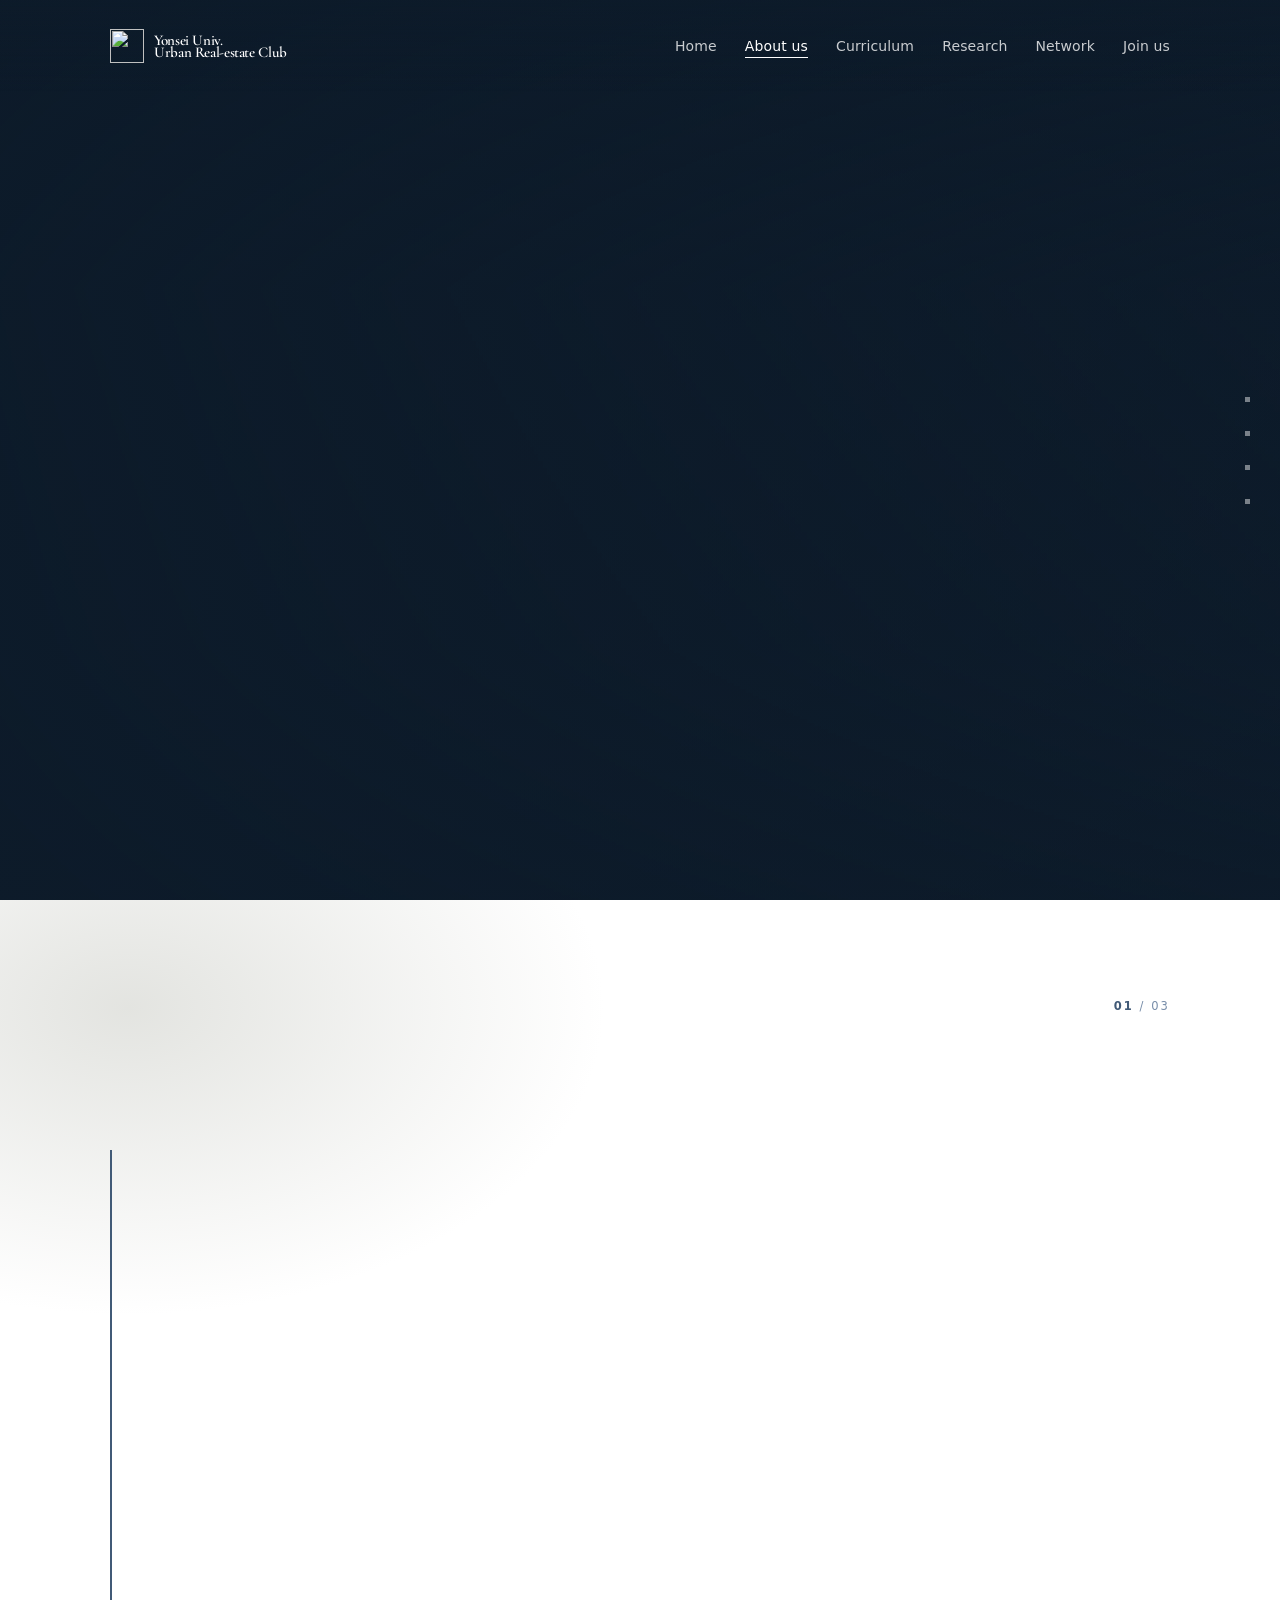
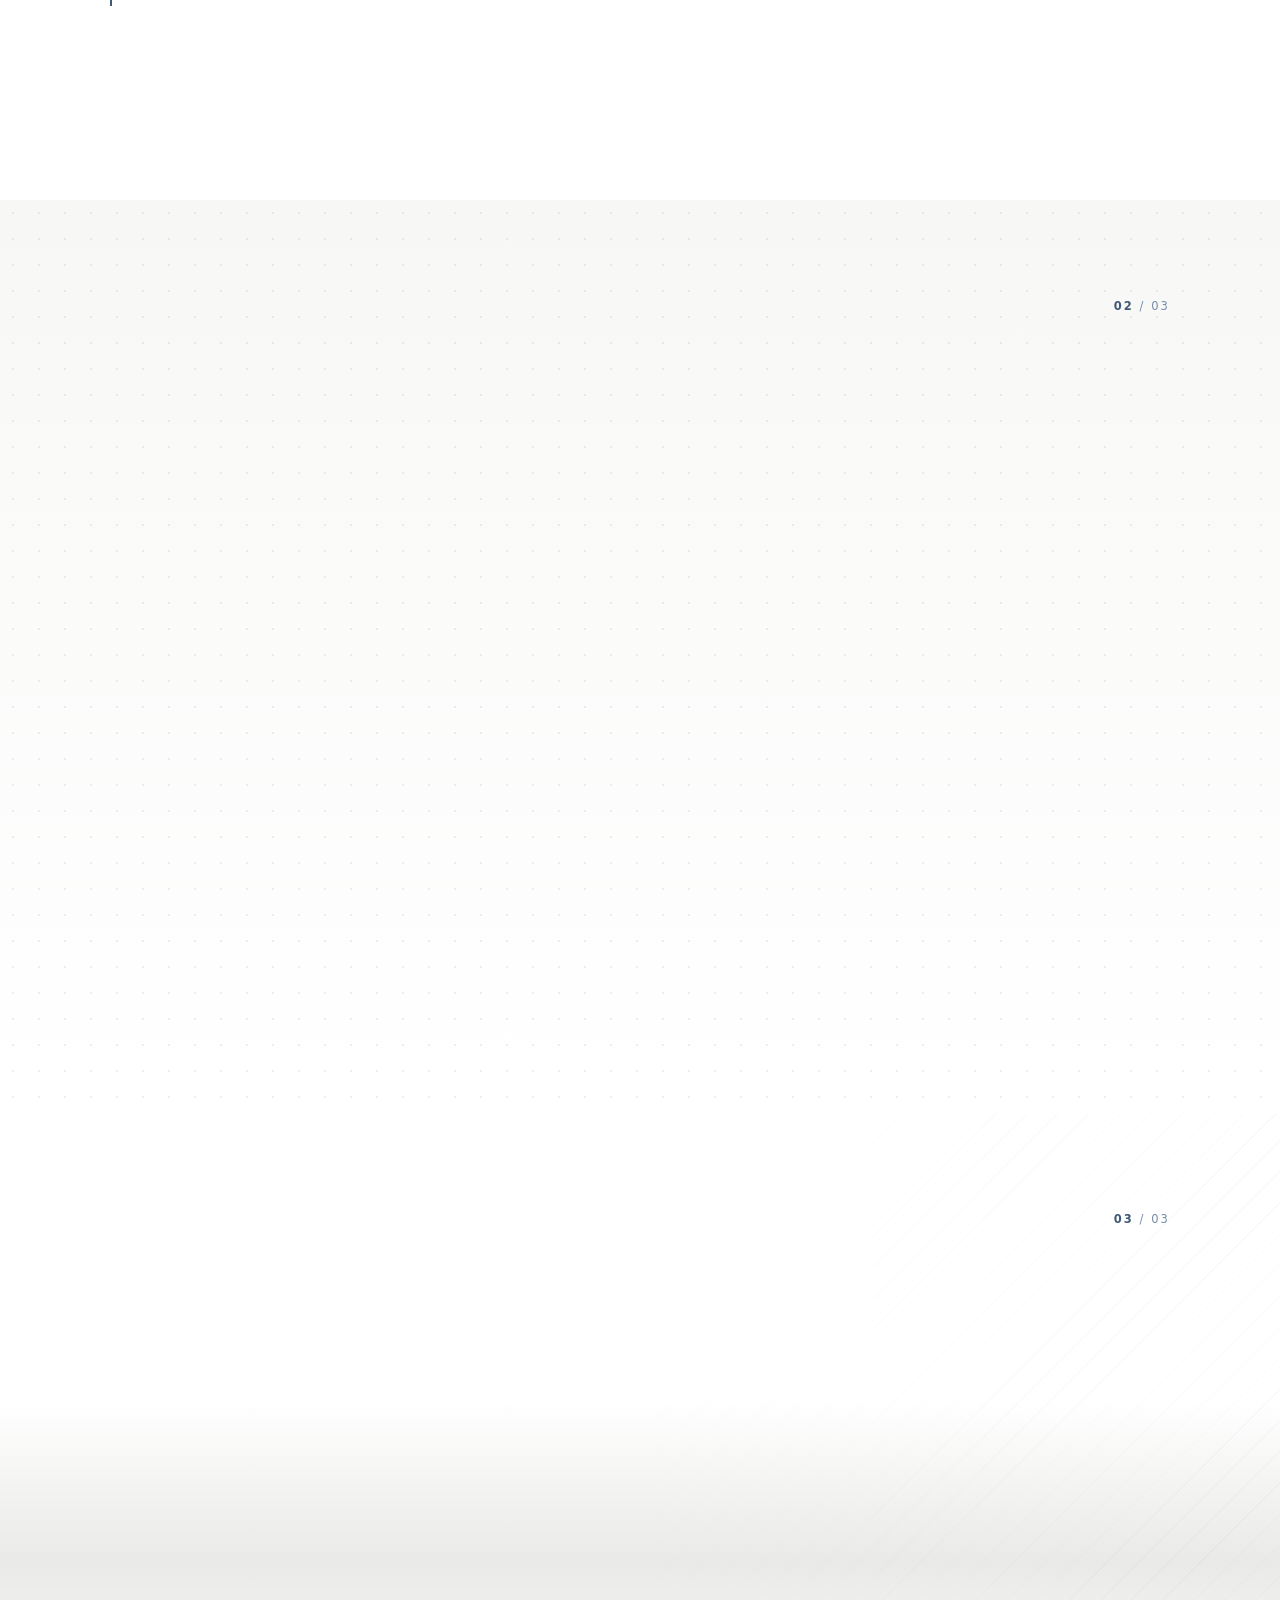
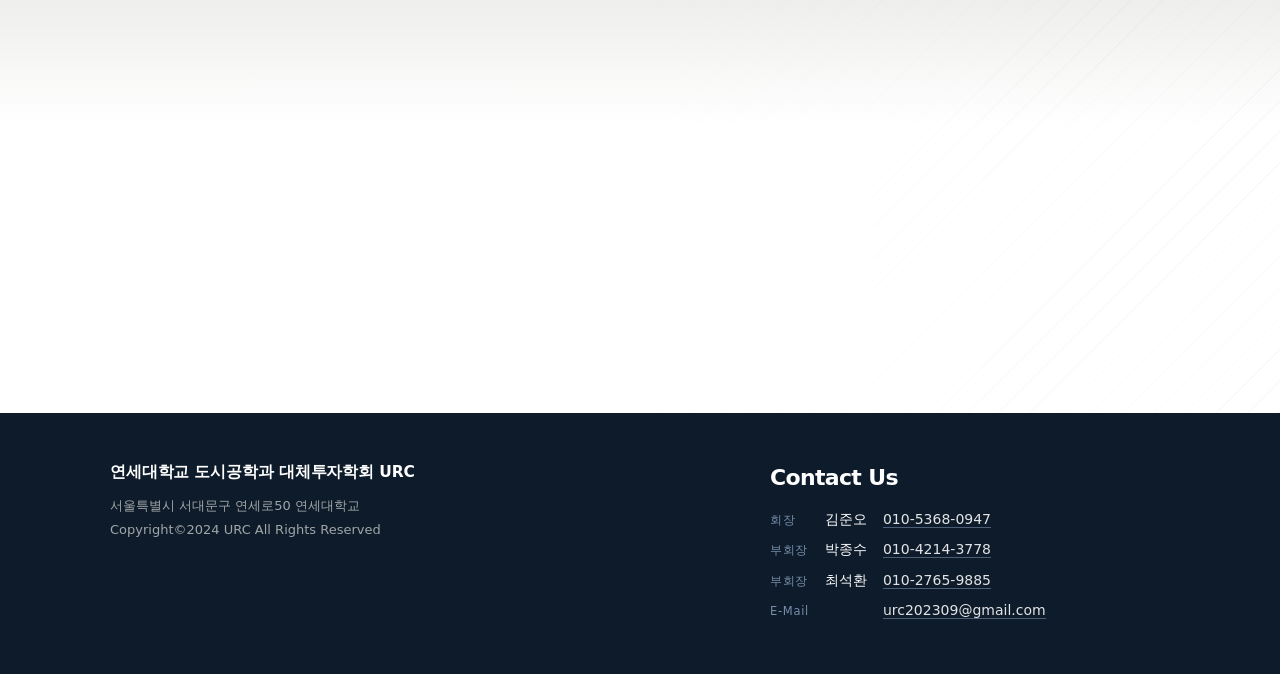
==== commit 34289780: "Refresh header wordmark" ====
--- a/about-us/index.html
+++ b/about-us/index.html
@@ -20,7 +20,7 @@
   <header class="nav">
     <a class="brand" href="../" aria-label="URC | 연세대학교 도시공학과 대체투자학회">
       <img src="../assets/img/urc-logo.png" alt="" width="36" height="36">
-      <span><span class="brand-name">URC</span><span class="brand-sub">연세대학교 도시공학과 대체투자학회</span></span>
+      <span class="brand-wordmark" aria-hidden="true"><span>Yonsei Univ.</span><span>Urban Real-estate Club</span></span>
     </a>
     <nav class="nav-links" aria-label="주 메뉴"><ul>
 <li><a href="../">Home</a></li>
--- a/assets/css/style.css
+++ b/assets/css/style.css
@@ -69,13 +69,10 @@
 body.nav-hidden .nav { transform: translateY(-100%); }
 body.menu-open .nav { background: transparent; transform: translateY(0); border-bottom-color: transparent; backdrop-filter: none; -webkit-backdrop-filter: none; }
 
-.brand { position: relative; z-index: 60; display: flex; align-items: center; gap: 12px; }
+.brand { position: relative; z-index: 60; display: flex; align-items: center; gap: 10px; }
 .brand img { width: 34px; height: 34px; }
-.brand-name { font-weight: 700; font-size: 17px; letter-spacing: 0.14em; color: #fff; line-height: 1; transition: color 0.3s; }
-.brand-sub { display: none; font-size: 11px; letter-spacing: 0.02em; margin-top: 5px; color: rgba(255, 255, 255, 0.72); transition: color 0.3s; }
-@media (min-width: 640px) { .brand-sub { display: block; } }
-body.is-scrolled .brand-name { color: var(--navy); }
-body.is-scrolled .brand-sub { color: var(--muted); }
+.brand-wordmark { display: flex; flex-direction: column; font-family: "Cormorant Garamond", var(--font), serif; font-size: 15px; font-weight: 600; line-height: 0.8; letter-spacing: -0.025em; color: #fff; white-space: nowrap; transition: color 0.3s; }
+body.is-scrolled .brand-wordmark { color: var(--navy); }
 
 .nav-links { display: none; margin-left: auto; }
 .nav-links ul { display: flex; align-items: center; gap: 28px; }
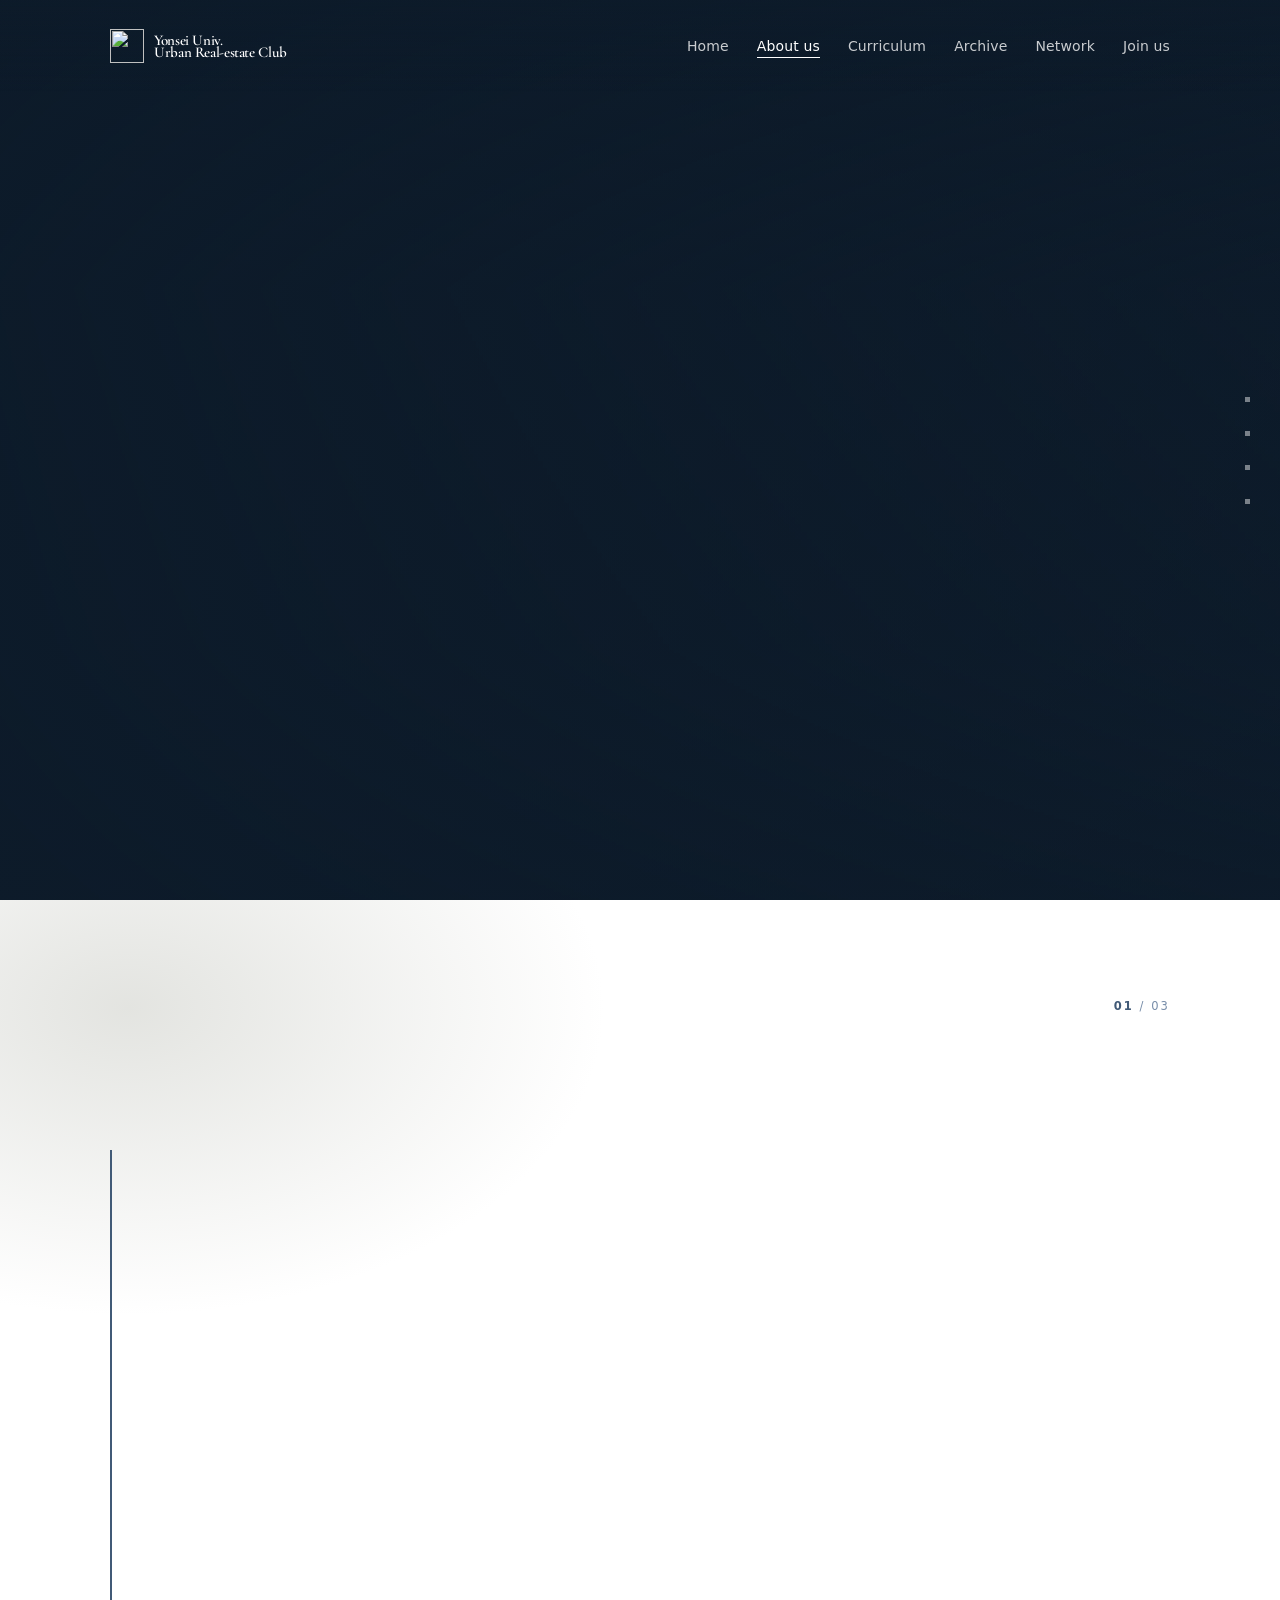
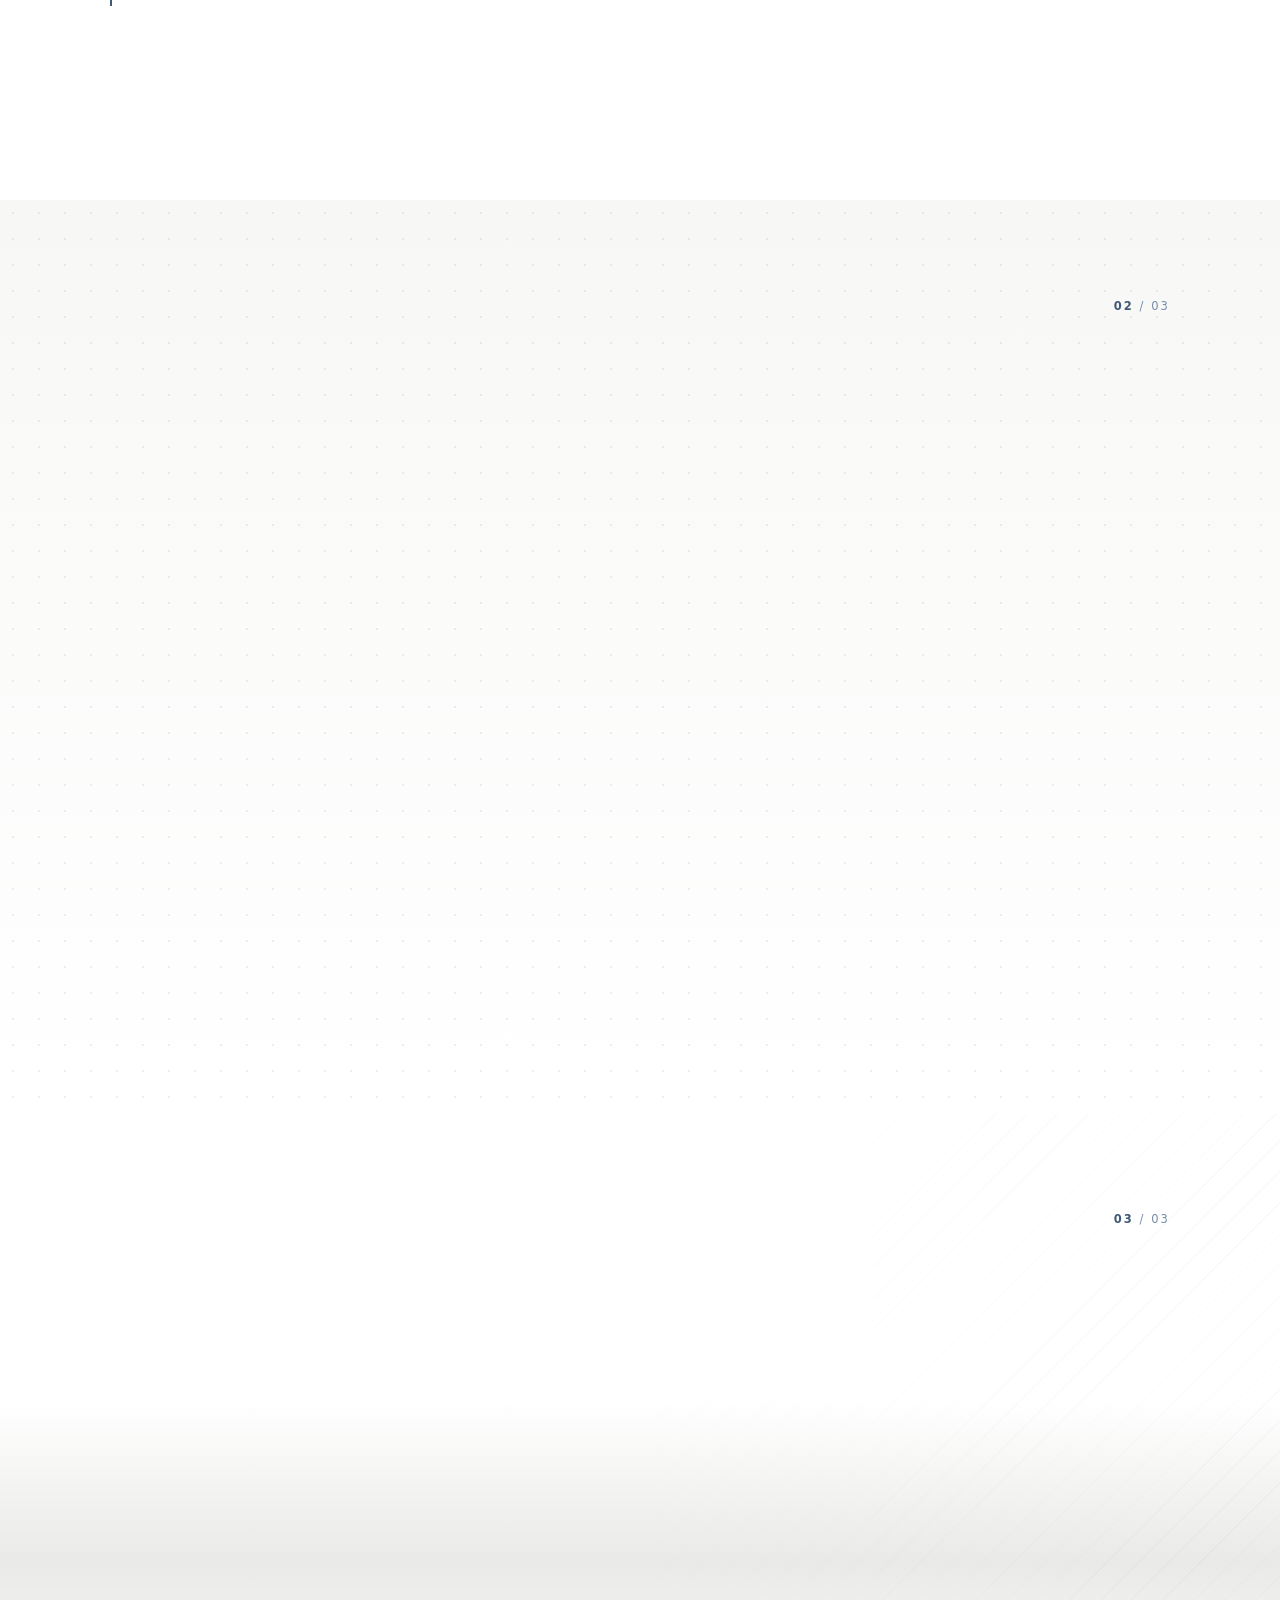
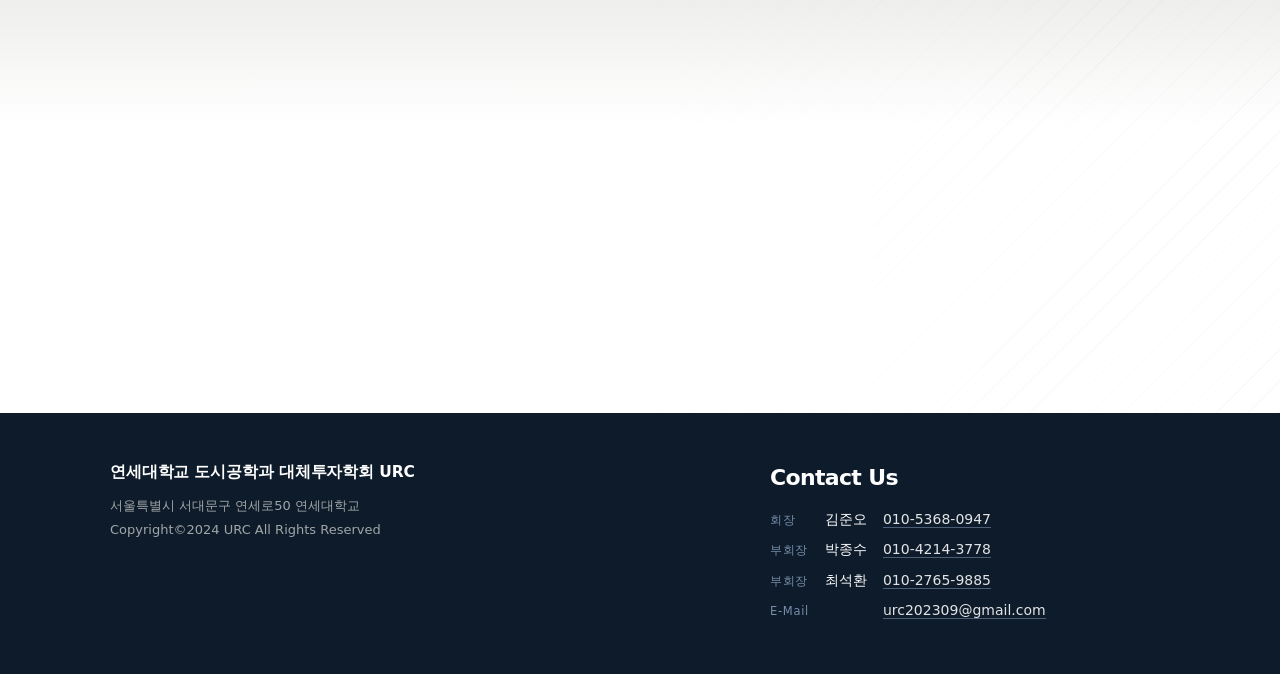
==== commit 9a2ff323: "Rework research page as archive" ====
--- a/about-us/index.html
+++ b/about-us/index.html
@@ -26,7 +26,7 @@
 <li><a href="../">Home</a></li>
 <li><a href="../about-us/" aria-current="page">About us</a></li>
 <li><a href="../curriculum/">Curriculum</a></li>
-<li><a href="../research/">Research</a></li>
+<li><a href="../research/">Archive</a></li>
 <li><a href="../network/">Network</a></li>
 <li><a href="../join-us/">Join us</a></li>
     </ul></nav>
@@ -38,7 +38,7 @@
 <li><a href="../"><span class="n">01</span>Home</a></li>
 <li><a href="../about-us/" aria-current="page"><span class="n">02</span>About us</a></li>
 <li><a href="../curriculum/"><span class="n">03</span>Curriculum</a></li>
-<li><a href="../research/"><span class="n">04</span>Research</a></li>
+<li><a href="../research/"><span class="n">04</span>Archive</a></li>
 <li><a href="../network/"><span class="n">05</span>Network</a></li>
 <li><a href="../join-us/"><span class="n">06</span>Join us</a></li>
       </ul>
@@ -125,7 +125,7 @@
           <div class="greeting-person">
             <p class="greeting-role">5기 학회장</p>
             <h2 class="greeting-name">김준오</h2>
-            <div class="lead-block letter"><p>안녕하세요, 연세대학교 도시공학과 대체투자학회 URC 5기 학회장 김준오입니다.</p><p>URC는 연세대학교 도시공학과를 기반으로 한 학회로, 도시 및 부동산 분야의 깊은 전문성을 바탕으로 성장해 나가고 있습니다. 부동산 업계의 흐름에 발맞추어 학회원들이 부동산에 대한 이해를 넓히고, 실무에서 활용할 수 있는 지식과 경험을 쌓을 수 있는 기회를 제공합니다. 나아가, 학회원들이 부동산 금융 전문가로 성장할 수 있도록 다양한 지원을 아끼지 않습니다.</p><p>URC는 부동산이라는 공통 관심사를 가진 학회원들과 함께 학문과 실무를 연결하는 다양한 프로젝트와 활동을 통해 성장해 나가고 있습니다. 부동산의 핵심 이슈와 최신 트렌드에 대한 토론과 연구를 바탕으로, 깊이 있는 인사이트와 실무 역량을 갖출 수 있도록 지원합니다.</p><p>URC는 부동산 및 금융 업계에서 활약하는 도시공학과 선후배들과의 강력한 네트워크를 바탕으로, 실무적인 조언을 얻고 업계의 현실을 직접 경험할 수 있는 소중한 기회를 제공합니다. 이 네트워크는 학회원들이 진로를 구체화하고, 전문가로서 성장하는 든든한 버팀목이 될 것입니다.</p><p>URC와 함께 여러분들의 꿈을 현실로 만들어가시길 바랍니다.</p></div>
+            <div class="lead-block letter"><p>안녕하세요, 연세대학교 도시공학과 대체투자학회 URC 5기 학회장 김준오입니다.</p><p>URC는 연세대학교 도시공학과를 기반으로, 도시와 부동산에 대한 전문성을 바탕으로 대체투자 분야로 그 영역을 넓혀가고 있습니다. 빠르게 변화하는 시장과 함께 투자 대상과 산업의 경계도 끊임없이 확장되고 있는 만큼, URC 역시 새로운 트렌드와 다양한 분야를 적극적으로 접하며 시야를 넓혀가고자 합니다.</p><p>URC는 학회원들이 변화하는 시장의 흐름을 놓치지 않고, 각자의 관심 분야를 발견하며 더 넓은 투자 시장을 바라볼 수 있도록 다양한 학습과 활동의 기회를 제공하겠습니다. 또한 부동산 및 금융업계에서 활동하는 선후배들과의 강력한 네트워크를 통해 실무와 가까이에서 소통하며 진로를 구체화할 수 있도록 적극적으로 지원하겠습니다.</p><p>부동산에서 시작해 더 넓은 대체투자의 세계로.</p><p>URC와 함께 변화하는 시장을 바라보고, 새로운 가능성을 찾아가시길 바랍니다.</p></div>
           </div>
         </article>
       </div>
--- a/assets/css/style.css
+++ b/assets/css/style.css
@@ -269,6 +269,7 @@
 .ext-card { overflow: hidden; }
 .ext-logo { display: flex; align-items: center; justify-content: center; height: clamp(130px, 12vw, 165px); padding: 20px 28px; overflow: hidden; background: #fff; border-bottom: 1px solid var(--line-soft); }
 .ext-logo img { width: 100%; height: 100%; max-height: 100%; object-fit: contain; }
+.ext-logo.is-krea { padding: 10px 14px; background: #fff; }
 .ext-card h3 { display: flex; align-items: baseline; gap: 12px; padding: 15px 20px 17px; font-size: 15px; font-weight: 600; letter-spacing: -0.01em; color: var(--navy); }
 .duo { display: grid; gap: 16px; margin-top: 30px; }
 @media (min-width: 640px) { .duo { grid-template-columns: repeat(2, minmax(0, 1fr)); } }
@@ -282,6 +283,10 @@
 .doc-icon { opacity: 0.75; }
 .doc-n { font-size: 11px; font-weight: 600; letter-spacing: 0.16em; color: var(--slate); }
 .doc-tag { position: absolute; top: 16px; right: 16px; padding: 3px 8px; font-size: 10.5px; font-weight: 600; letter-spacing: 0.12em; color: #fff; background: var(--blue); }
+.archive-feature { display: grid; gap: 22px; align-items: center; }
+.archive-cover { aspect-ratio: 13 / 9; }
+.archive-copy { margin: 0; }
+@media (min-width: 768px) { .archive-feature { grid-template-columns: minmax(0, 1.3fr) minmax(280px, 0.7fr); gap: 42px; } }
 
 /* ── network ───────────────────────────────────────────────── */
 .advisor { display: grid; grid-template-columns: 1fr; gap: 20px; padding: 24px; align-items: start; }
@@ -312,7 +317,7 @@
 .sec-members .gen-txt { margin-top: 10px; }
 .members { display: grid; grid-template-columns: 1fr; gap: 10px; }
 @media (min-width: 640px) { .members { grid-template-columns: repeat(2, minmax(0, 1fr)); gap: 12px; } }
-@media (min-width: 1024px) { .members { grid-template-columns: repeat(4, minmax(0, 1fr)); gap: 12px; } }
+@media (min-width: 1024px) { .members { grid-template-columns: repeat(3, minmax(0, 1fr)); gap: 14px; } }
 .mcard { display: grid; grid-template-columns: 78px 1fr; gap: 14px; align-items: start; padding: 12px; }
 @media (min-width: 1200px) { .mcard { grid-template-columns: 104px 1fr; gap: 16px; padding: 14px; } .mcard-name { font-size: 16px; } .mcard-dept { font-size: 12px; } .mcard-careers li { font-size: 12.5px; line-height: 1.55; } .mcard-careers { gap: 2px; } }
 .mcard-photo { position: relative; aspect-ratio: 453 / 545; overflow: hidden; background: var(--sand); }
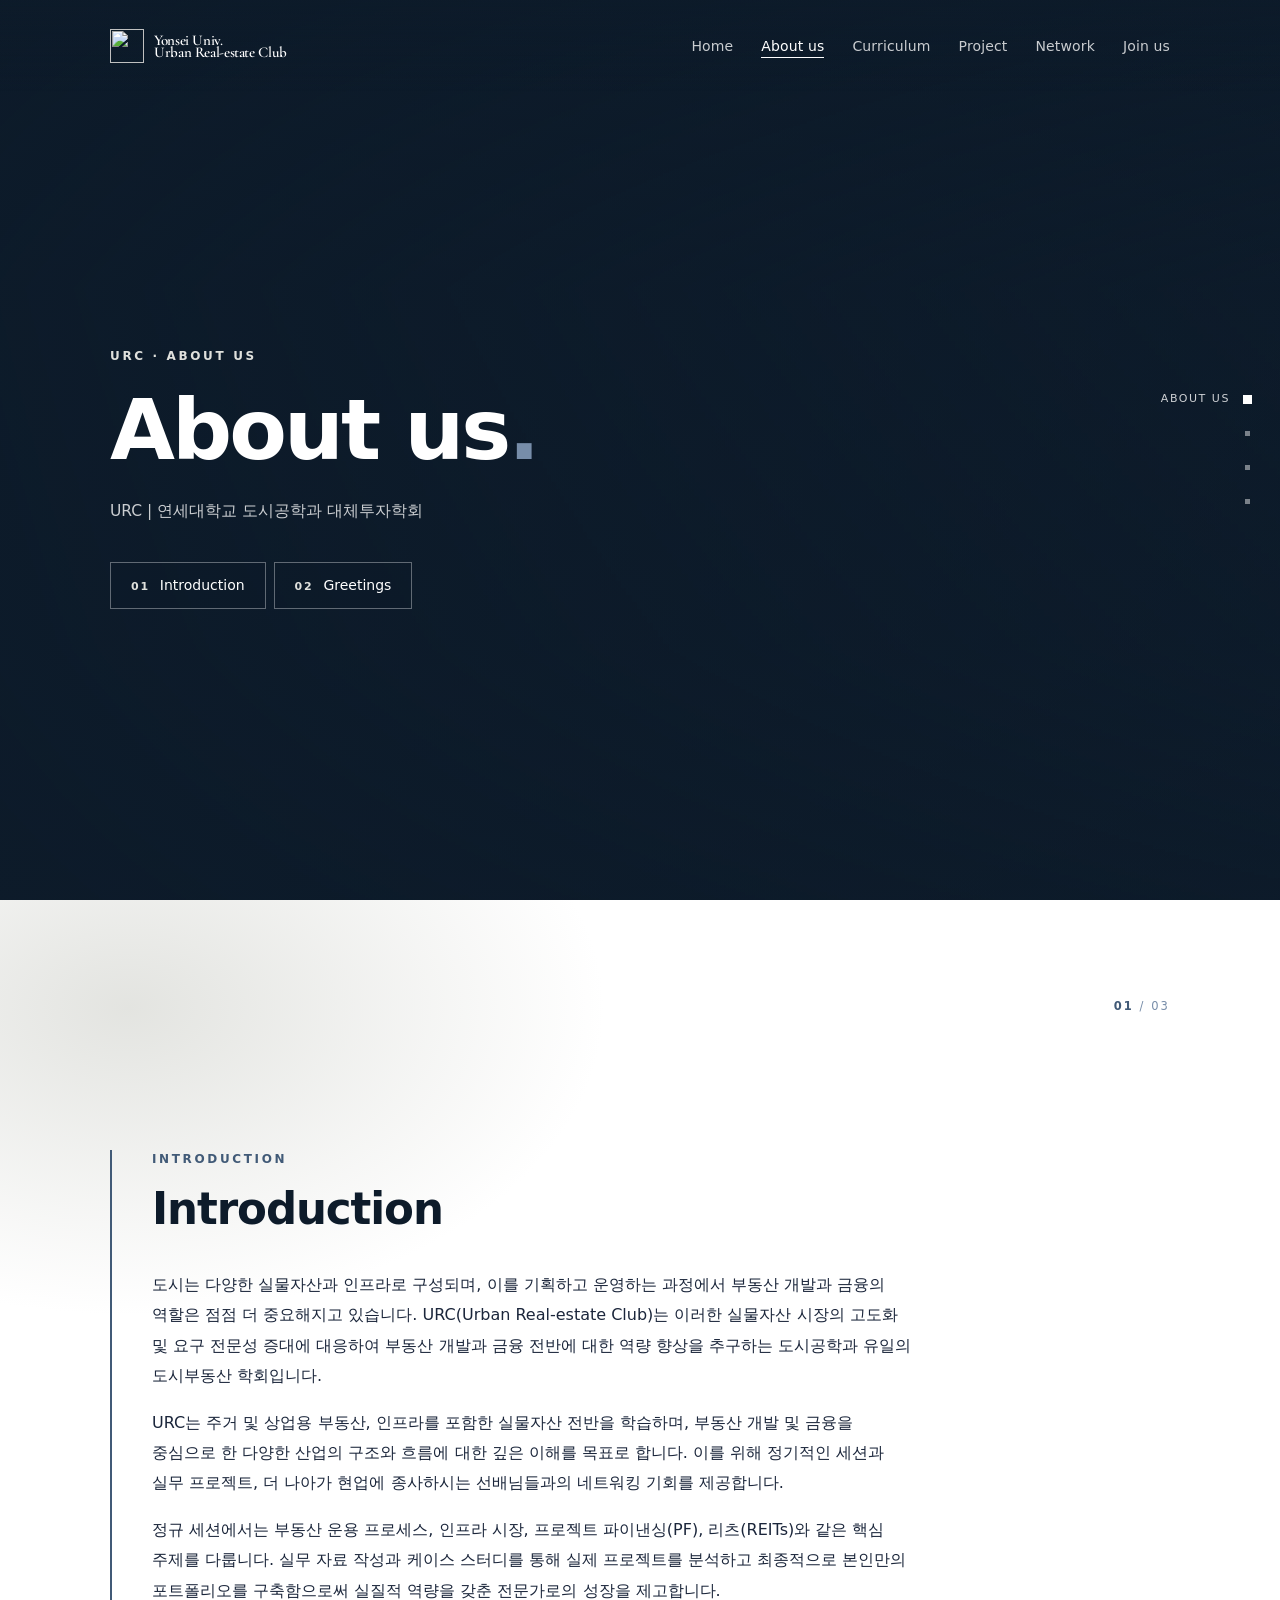
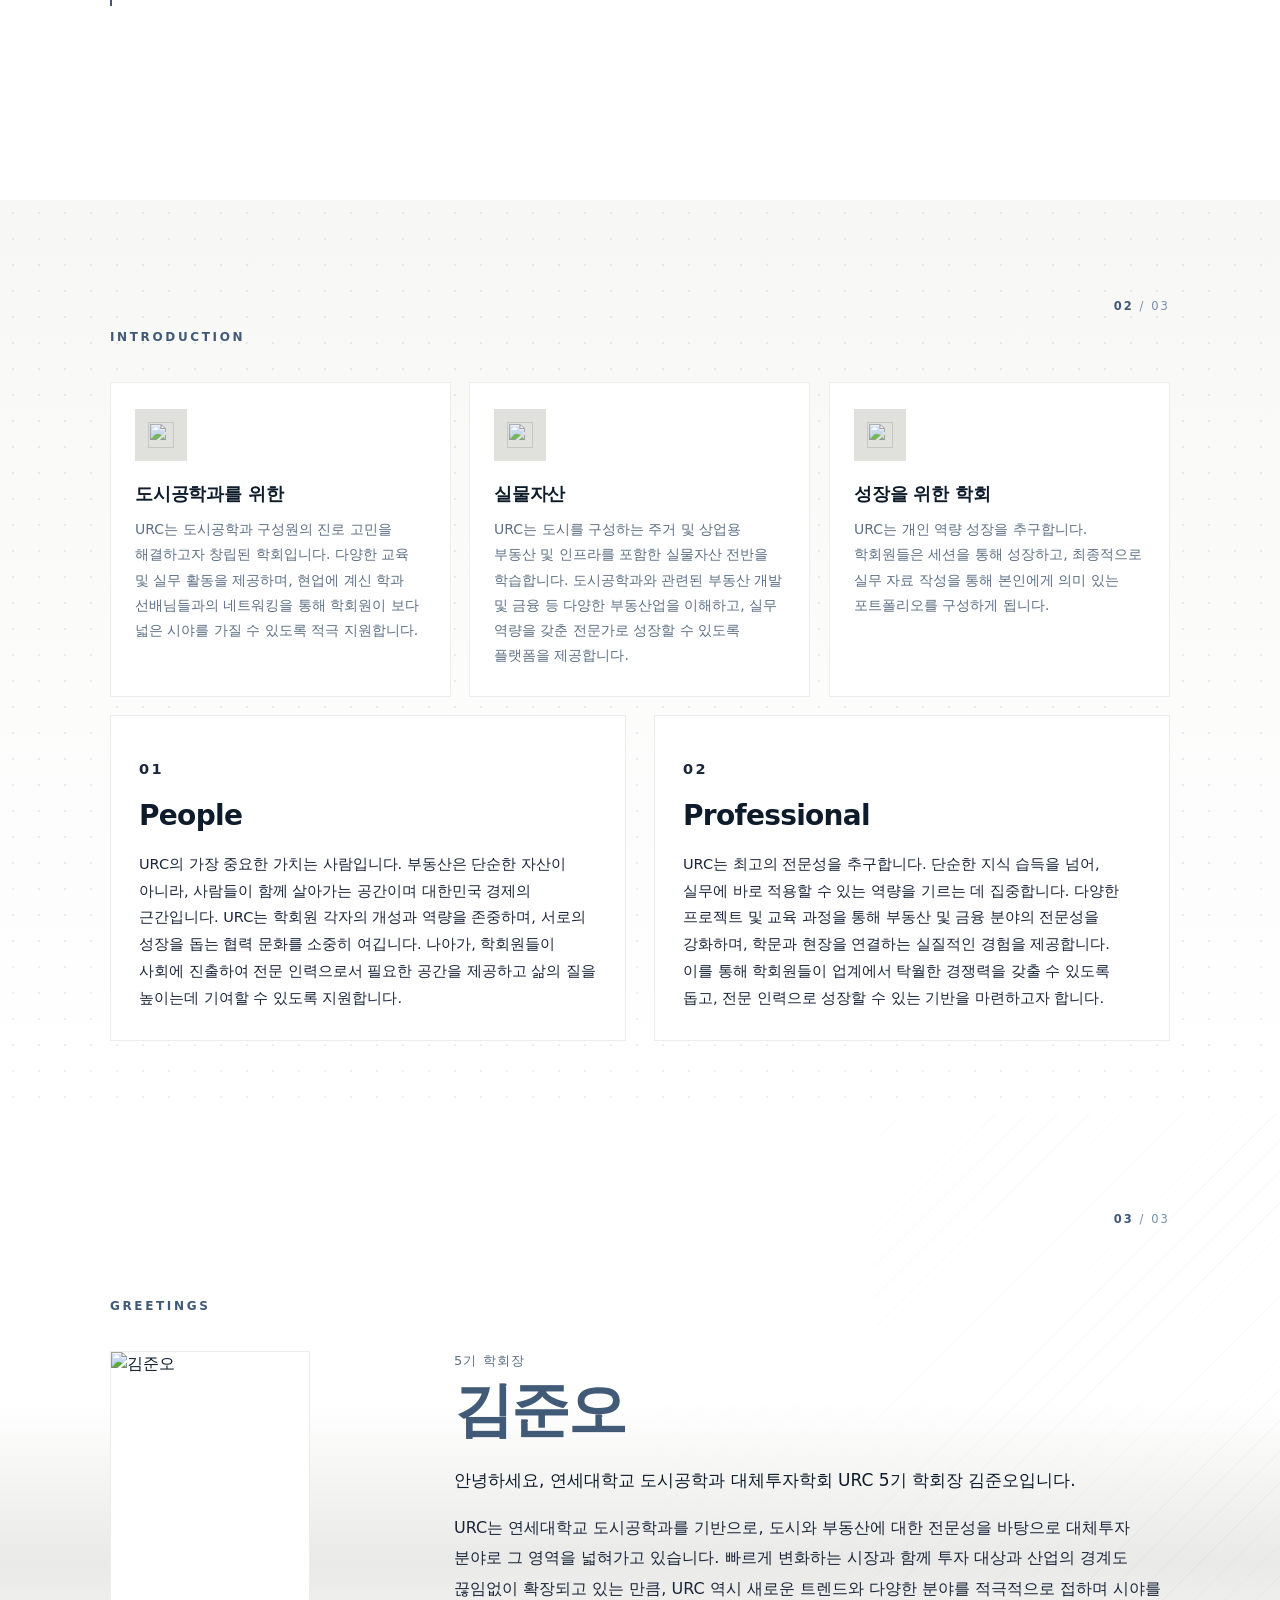
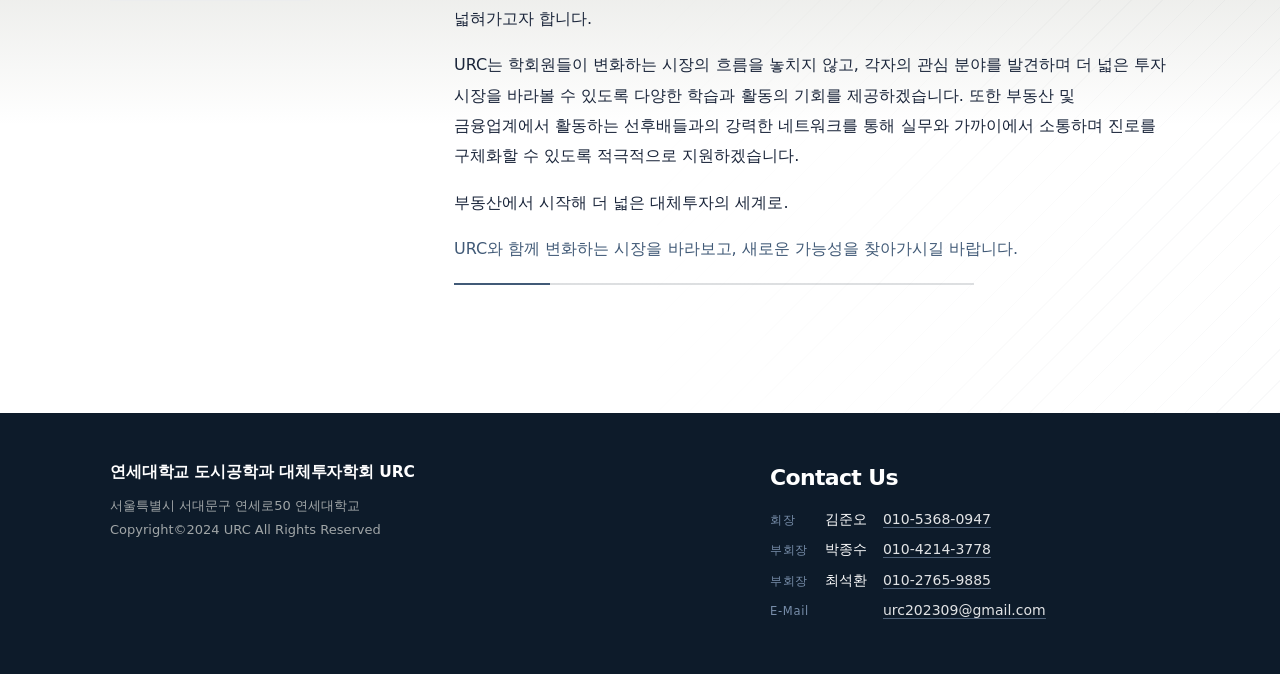
==== commit c4d14834: "Add semester selector to issue reports" ====
--- a/about-us/index.html
+++ b/about-us/index.html
@@ -26,7 +26,7 @@
 <li><a href="../">Home</a></li>
 <li><a href="../about-us/" aria-current="page">About us</a></li>
 <li><a href="../curriculum/">Curriculum</a></li>
-<li><a href="../research/">Archive</a></li>
+<li><a href="../research/">Project</a></li>
 <li><a href="../network/">Network</a></li>
 <li><a href="../join-us/">Join us</a></li>
     </ul></nav>
@@ -38,7 +38,7 @@
 <li><a href="../"><span class="n">01</span>Home</a></li>
 <li><a href="../about-us/" aria-current="page"><span class="n">02</span>About us</a></li>
 <li><a href="../curriculum/"><span class="n">03</span>Curriculum</a></li>
-<li><a href="../research/"><span class="n">04</span>Archive</a></li>
+<li><a href="../research/"><span class="n">04</span>Project</a></li>
 <li><a href="../network/"><span class="n">05</span>Network</a></li>
 <li><a href="../join-us/"><span class="n">06</span>Join us</a></li>
       </ul>
--- a/assets/css/style.css
+++ b/assets/css/style.css
@@ -287,6 +287,18 @@
 .archive-cover { aspect-ratio: 13 / 9; }
 .archive-copy { margin: 0; }
 @media (min-width: 768px) { .archive-feature { grid-template-columns: minmax(0, 1.3fr) minmax(280px, 0.7fr); gap: 42px; } }
+.issue-report { max-width: 860px; }
+.issue-copy { margin: 0; }
+.semester-control { display: flex; align-items: center; gap: 16px; margin-top: 30px; font-size: 12px; font-weight: 600; letter-spacing: 0.16em; color: var(--blue); }
+.semester-select { min-width: 112px; padding: 8px 32px 8px 11px; border: 1px solid var(--line); border-radius: 0; background: #fff; color: var(--navy); font: inherit; letter-spacing: 0.08em; cursor: pointer; }
+.semester-panel { margin-top: 16px; }
+.semester-panel[hidden] { display: none; }
+.issue-layout { display: grid; gap: 22px; align-items: start; }
+.issue-cover { aspect-ratio: 13 / 9; }
+.issue-list { margin-top: 0; border-top: 1px solid var(--line-soft); }
+.issue-list li { display: grid; grid-template-columns: 40px minmax(0, 1fr); gap: 16px; padding: 14px 0; border-bottom: 1px solid var(--line-soft); font-size: 16px; font-weight: 500; letter-spacing: -0.01em; color: var(--navy); }
+.issue-list .n { padding-top: 3px; color: var(--blue); }
+@media (min-width: 768px) { .issue-layout { grid-template-columns: minmax(0, 1fr) minmax(300px, 0.9fr); gap: 34px; } }
 
 /* ── network ───────────────────────────────────────────────── */
 .advisor { display: grid; grid-template-columns: 1fr; gap: 20px; padding: 24px; align-items: start; }
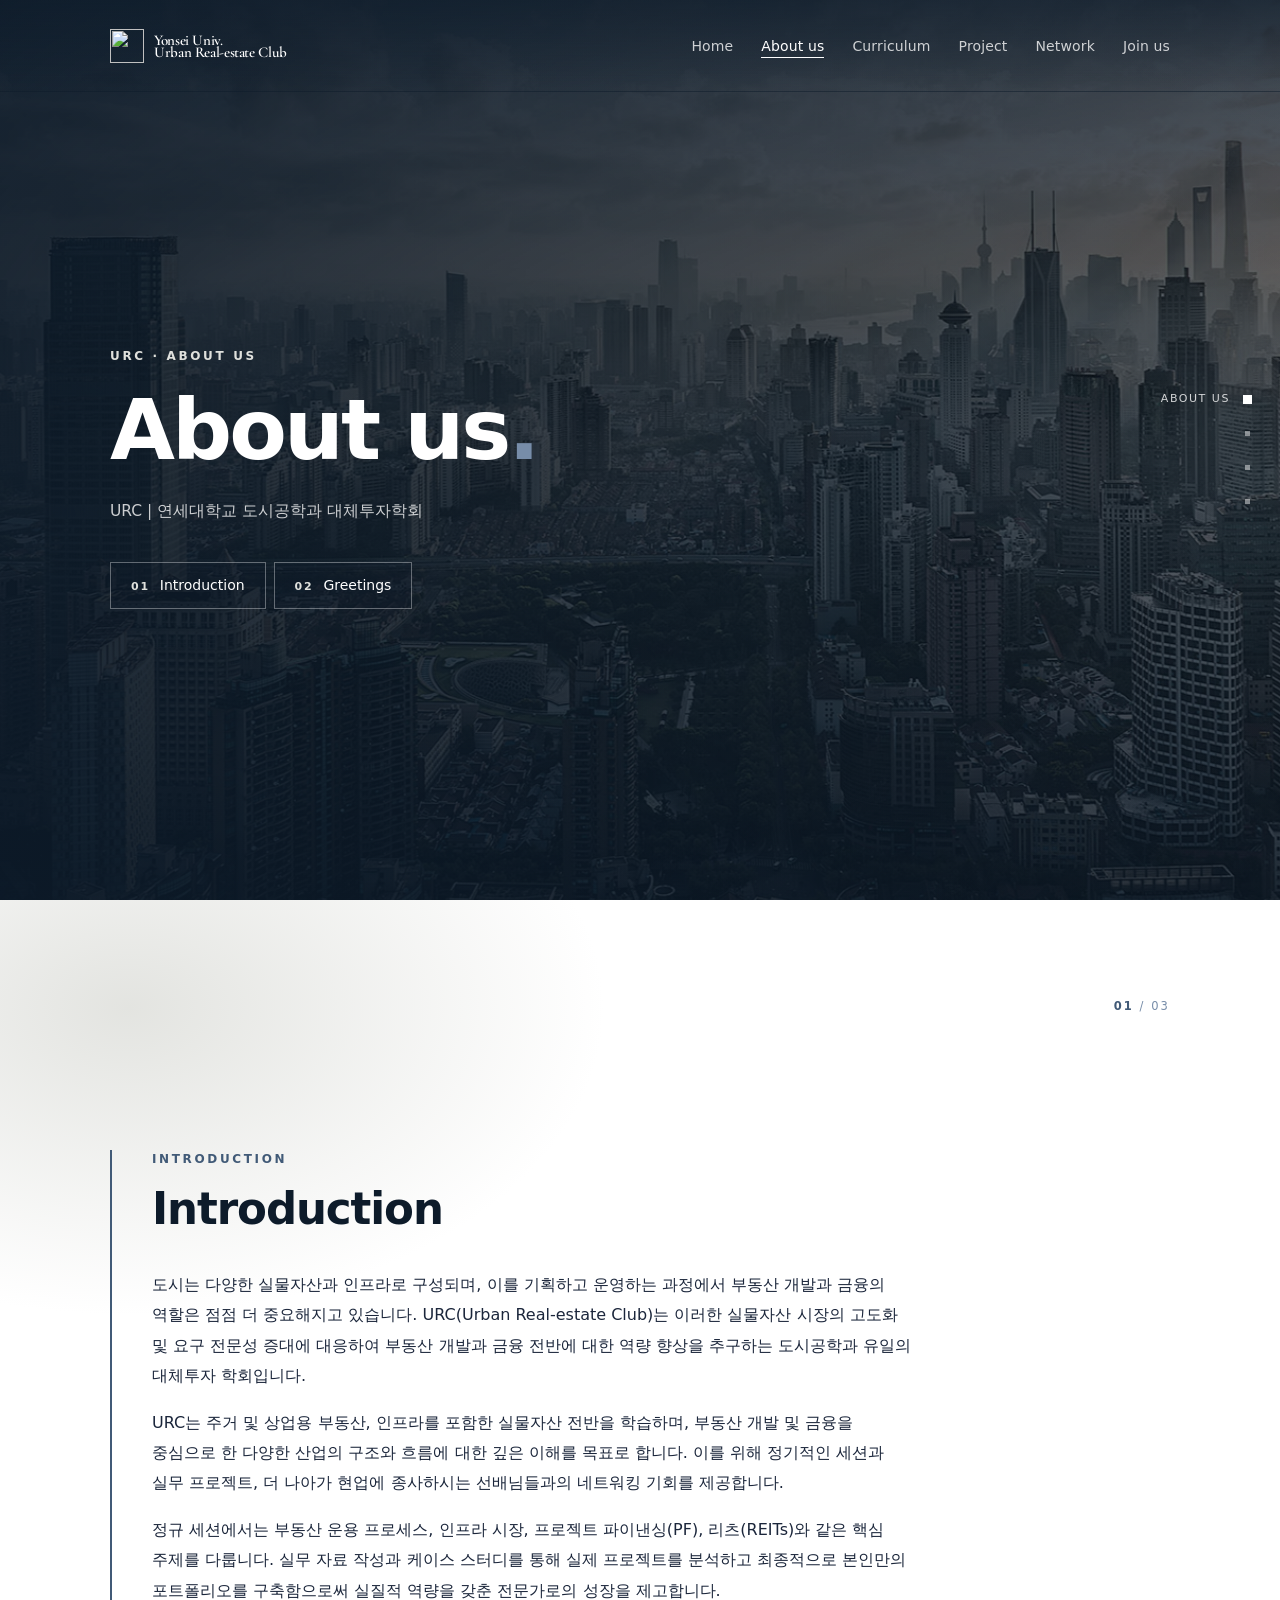
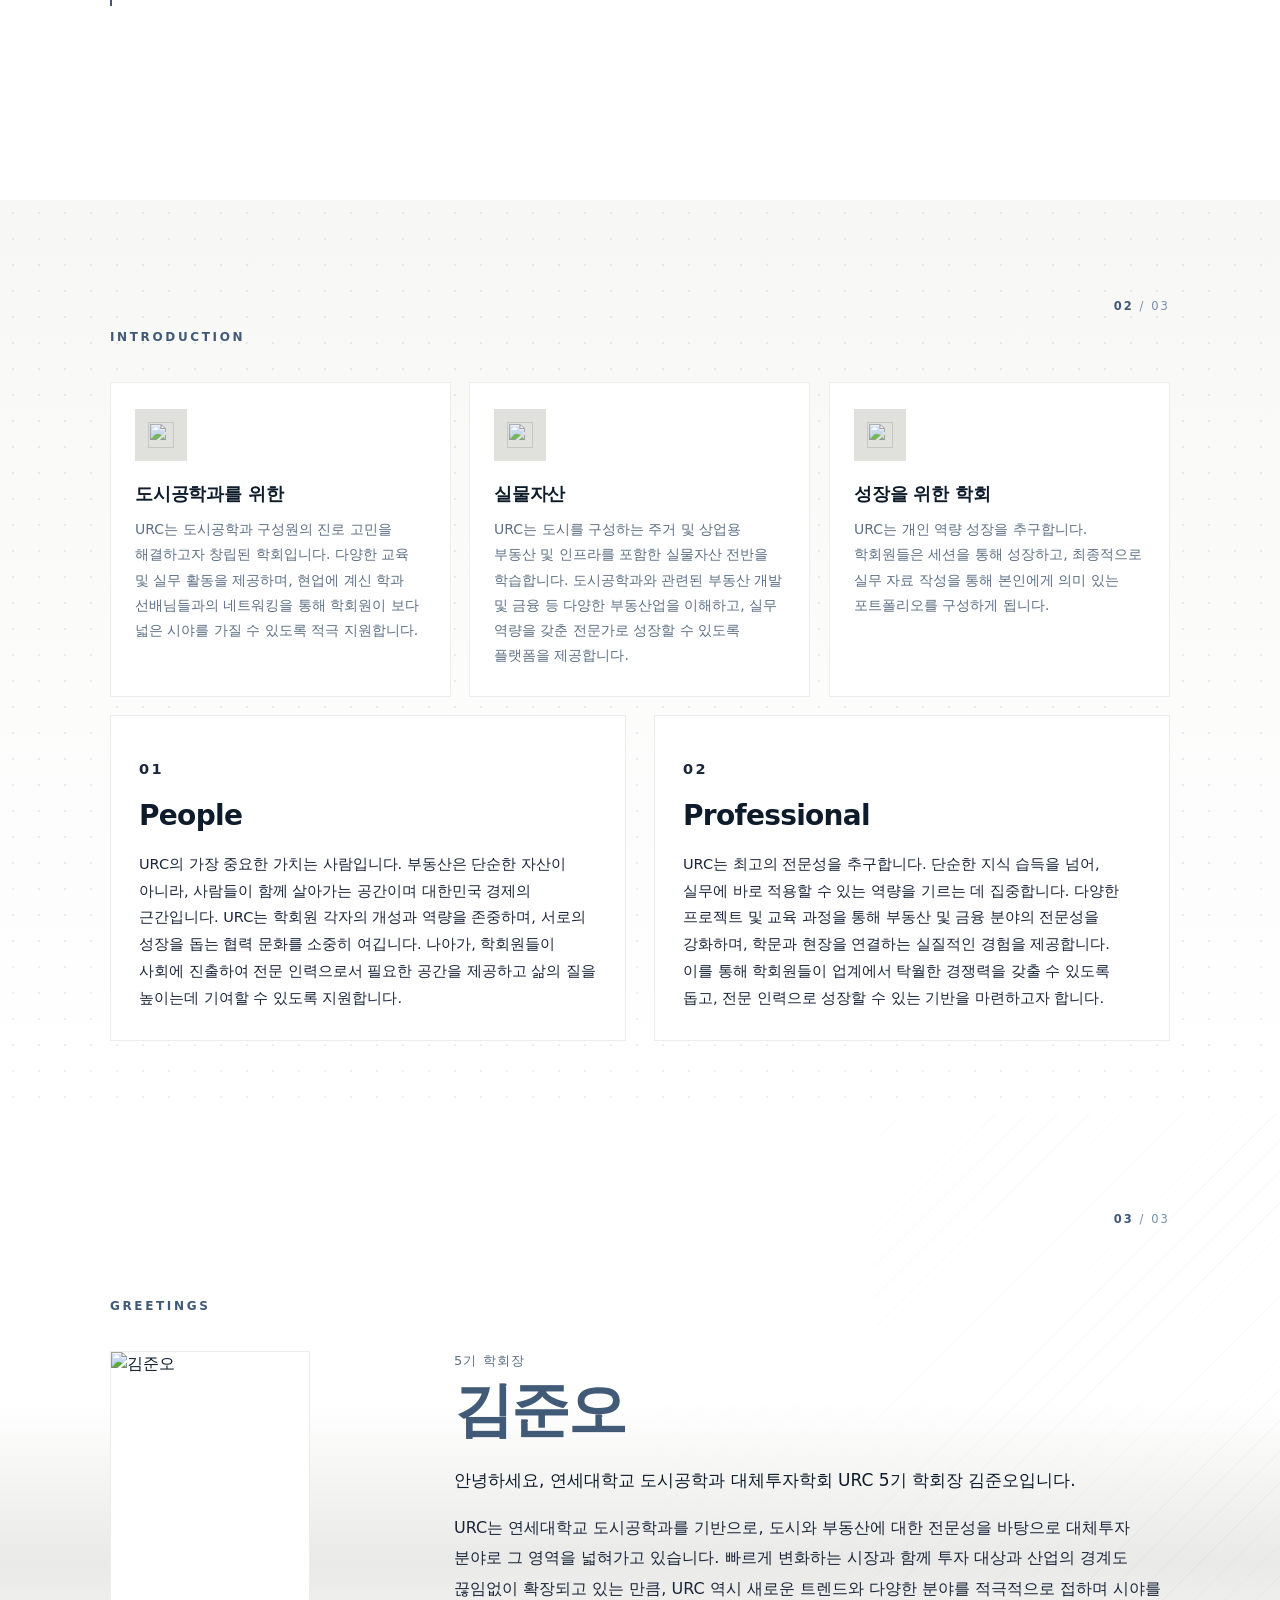
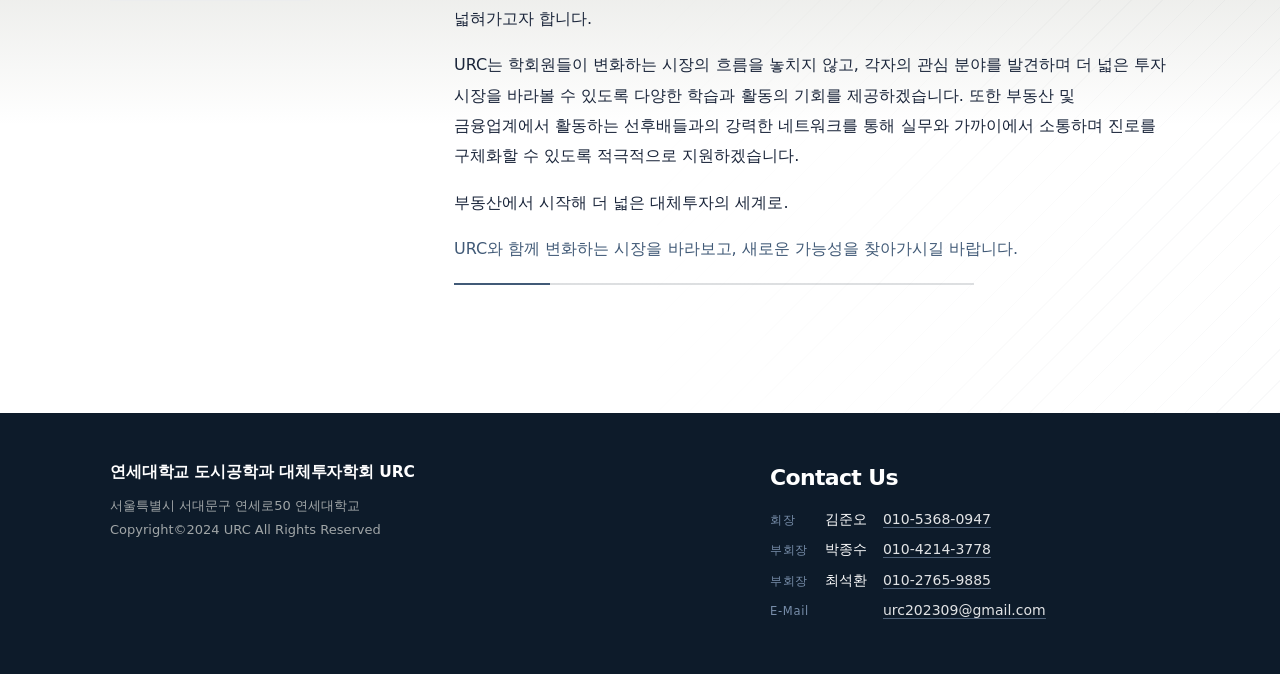
==== commit ea9ca0c5: "Update About Us club description" ====
--- a/about-us/index.html
+++ b/about-us/index.html
@@ -72,7 +72,7 @@
       <div class="sec-inner">
 
         <div class="sec-head"><p class="eyebrow" data-reveal>Introduction</p><h2 data-reveal style="--d:80ms">Introduction</h2></div>
-        <div class="lead-block narrow" data-reveal style="--d:160ms"><p>도시는 다양한 실물자산과 인프라로 구성되며, 이를 기획하고 운영하는 과정에서 부동산 개발과 금융의 역할은 점점 더 중요해지고 있습니다. URC(Urban Real-estate Club)는 이러한 실물자산 시장의 고도화 및 요구 전문성 증대에 대응하여 부동산 개발과 금융 전반에 대한 역량 향상을 추구하는 도시공학과 유일의 도시부동산 학회입니다.</p><p>URC는 주거 및 상업용 부동산, 인프라를 포함한 실물자산 전반을 학습하며, 부동산 개발 및 금융을 중심으로 한 다양한 산업의 구조와 흐름에 대한 깊은 이해를 목표로 합니다. 이를 위해 정기적인 세션과 실무 프로젝트, 더 나아가 현업에 종사하시는 선배님들과의 네트워킹 기회를 제공합니다.</p><p>정규 세션에서는 부동산 운용 프로세스, 인프라 시장, 프로젝트 파이낸싱(PF), 리츠(REITs)와 같은 핵심 주제를 다룹니다. 실무 자료 작성과 케이스 스터디를 통해 실제 프로젝트를 분석하고 최종적으로 본인만의 포트폴리오를 구축함으로써 실질적 역량을 갖춘 전문가로의 성장을 제고합니다.</p></div>
+        <div class="lead-block narrow" data-reveal style="--d:160ms"><p>도시는 다양한 실물자산과 인프라로 구성되며, 이를 기획하고 운영하는 과정에서 부동산 개발과 금융의 역할은 점점 더 중요해지고 있습니다. URC(Urban Real-estate Club)는 이러한 실물자산 시장의 고도화 및 요구 전문성 증대에 대응하여 부동산 개발과 금융 전반에 대한 역량 향상을 추구하는 도시공학과 유일의 대체투자 학회입니다.</p><p>URC는 주거 및 상업용 부동산, 인프라를 포함한 실물자산 전반을 학습하며, 부동산 개발 및 금융을 중심으로 한 다양한 산업의 구조와 흐름에 대한 깊은 이해를 목표로 합니다. 이를 위해 정기적인 세션과 실무 프로젝트, 더 나아가 현업에 종사하시는 선배님들과의 네트워킹 기회를 제공합니다.</p><p>정규 세션에서는 부동산 운용 프로세스, 인프라 시장, 프로젝트 파이낸싱(PF), 리츠(REITs)와 같은 핵심 주제를 다룹니다. 실무 자료 작성과 케이스 스터디를 통해 실제 프로젝트를 분석하고 최종적으로 본인만의 포트폴리오를 구축함으로써 실질적 역량을 갖춘 전문가로의 성장을 제고합니다.</p></div>
       </div>
     </section>
 
--- a/assets/css/style.css
+++ b/assets/css/style.css
@@ -283,14 +283,15 @@
 .doc-icon { opacity: 0.75; }
 .doc-n { font-size: 11px; font-weight: 600; letter-spacing: 0.16em; color: var(--slate); }
 .doc-tag { position: absolute; top: 16px; right: 16px; padding: 3px 8px; font-size: 10.5px; font-weight: 600; letter-spacing: 0.12em; color: #fff; background: var(--blue); }
-.archive-feature { display: grid; gap: 22px; align-items: center; }
-.archive-cover { aspect-ratio: 13 / 9; }
-.archive-copy { margin: 0; }
-@media (min-width: 768px) { .archive-feature { grid-template-columns: minmax(0, 1.3fr) minmax(280px, 0.7fr); gap: 42px; } }
+.market-copy { max-width: 860px; margin: 0; }
+.market-gallery { display: grid; gap: 16px; margin-top: 28px; }
+.market-cover { aspect-ratio: 13 / 9; }
+@media (min-width: 768px) { .market-gallery { grid-template-columns: repeat(3, minmax(0, 1fr)); gap: 18px; } }
 .issue-report { max-width: 860px; }
 .issue-copy { margin: 0; }
-.semester-control { display: flex; align-items: center; gap: 16px; margin-top: 30px; font-size: 12px; font-weight: 600; letter-spacing: 0.16em; color: var(--blue); }
-.semester-select { min-width: 112px; padding: 8px 32px 8px 11px; border: 1px solid var(--line); border-radius: 0; background: #fff; color: var(--navy); font: inherit; letter-spacing: 0.08em; cursor: pointer; }
+.semester-tabs { display: grid; grid-template-columns: repeat(auto-fit, minmax(150px, 1fr)); gap: 14px 36px; margin-top: 30px; }
+.semester-tab { padding: 0 0 10px; border-bottom: 1px solid var(--line); color: var(--text-2); font-family: var(--font); font-size: clamp(16px, 1.45vw, 20px); font-weight: 500; line-height: 1.3; letter-spacing: -0.02em; text-align: left; transition: color .25s, border-color .25s; }
+.semester-tab:hover, .semester-tab[aria-selected="true"] { border-color: var(--blue); color: var(--blue); }
 .semester-panel { margin-top: 16px; }
 .semester-panel[hidden] { display: none; }
 .issue-layout { display: grid; gap: 22px; align-items: start; }
@@ -298,7 +299,20 @@
 .issue-list { margin-top: 0; border-top: 1px solid var(--line-soft); }
 .issue-list li { display: grid; grid-template-columns: 40px minmax(0, 1fr); gap: 16px; padding: 14px 0; border-bottom: 1px solid var(--line-soft); font-size: 16px; font-weight: 500; letter-spacing: -0.01em; color: var(--navy); }
 .issue-list .n { padding-top: 3px; color: var(--blue); }
-@media (min-width: 768px) { .issue-layout { grid-template-columns: minmax(0, 1fr) minmax(300px, 0.9fr); gap: 34px; } }
+@media (min-width: 768px) { .semester-tabs { grid-template-columns: repeat(auto-fit, minmax(180px, 1fr)); } .issue-layout { grid-template-columns: minmax(0, 1fr) minmax(300px, 0.9fr); gap: 34px; } }
+.im-report { max-width: none; }
+.im-copy { margin: 0; }
+.im-layout { display: grid; gap: 22px; align-items: start; }
+.im-cover { aspect-ratio: 13 / 9; }
+.im-categories { display: grid; gap: 24px; }
+.im-category { padding: 20px; border: 1px solid var(--line-soft); background: #fff; }
+.im-category-title { font-size: 13px; font-weight: 600; letter-spacing: 0.16em; color: var(--blue); }
+.im-list { margin-top: 14px; border-top: 1px solid var(--line-soft); }
+.im-list li { display: grid; grid-template-columns: 36px minmax(0, 1fr); gap: 12px; padding: 11px 0; border-bottom: 1px solid var(--line-soft); font-size: 15.5px; font-weight: 500; letter-spacing: -0.01em; color: var(--navy); }
+.im-list .n { padding-top: 2px; color: var(--blue); }
+@media (min-width: 640px) { .im-categories { grid-template-columns: repeat(2, minmax(0, 1fr)); gap: 18px; } }
+@media (min-width: 768px) { .im-layout { grid-template-columns: 260px minmax(0, 1fr); gap: 30px; } }
+@media (min-width: 1024px) { .im-list li span:last-child { white-space: nowrap; } }
 
 /* ── network ───────────────────────────────────────────────── */
 .advisor { display: grid; grid-template-columns: 1fr; gap: 20px; padding: 24px; align-items: start; }
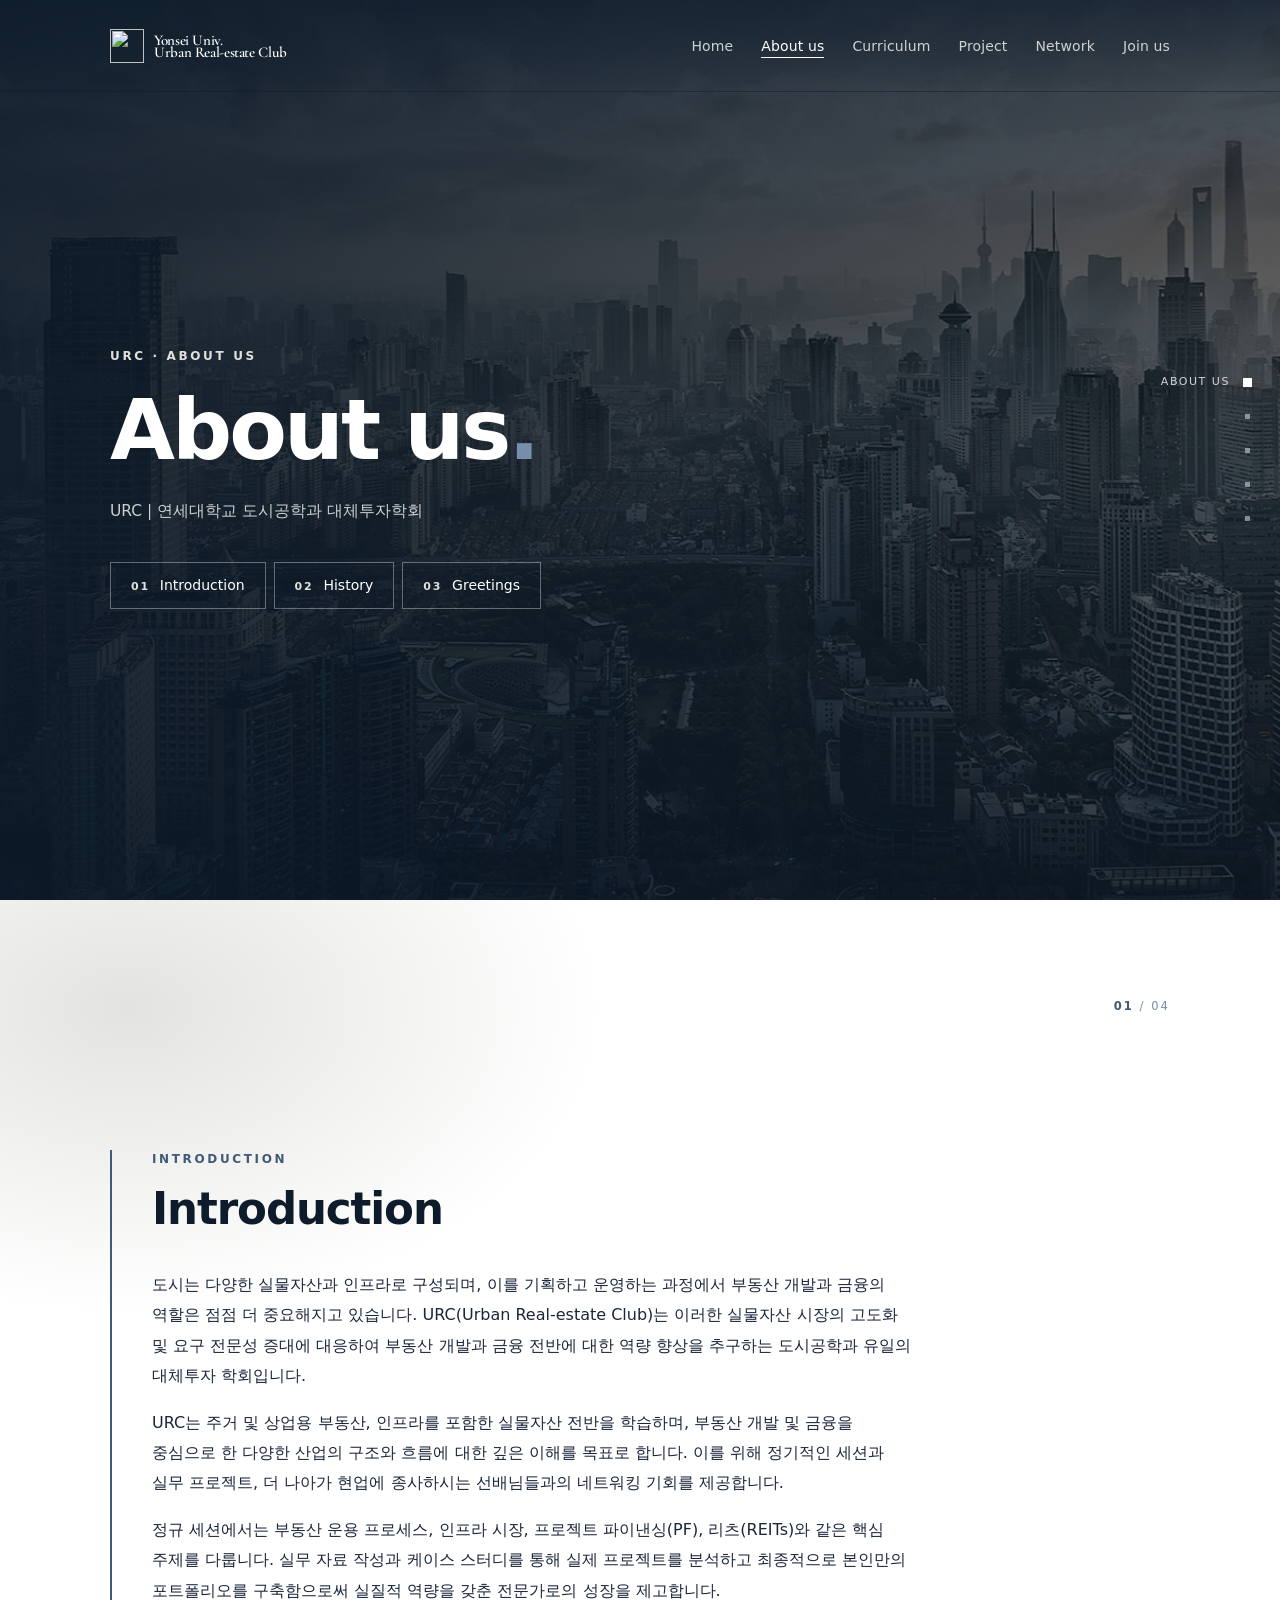
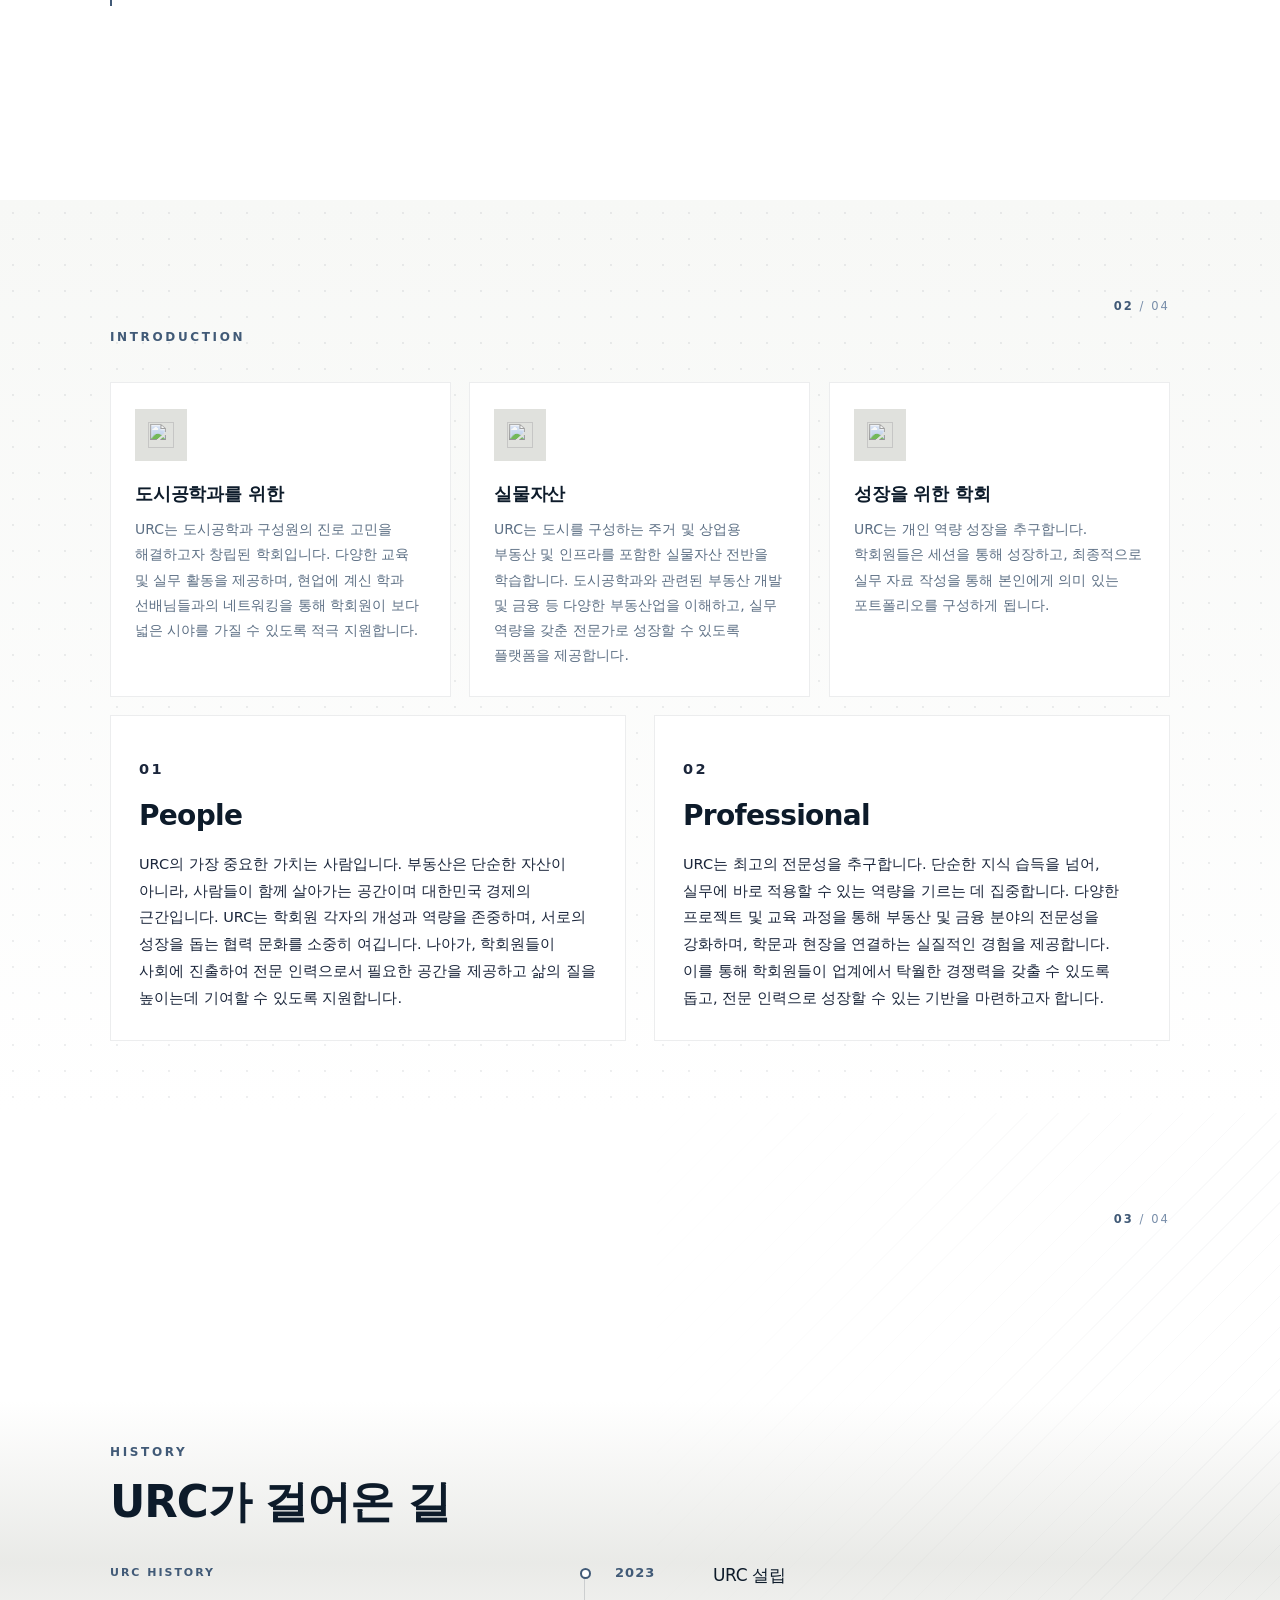
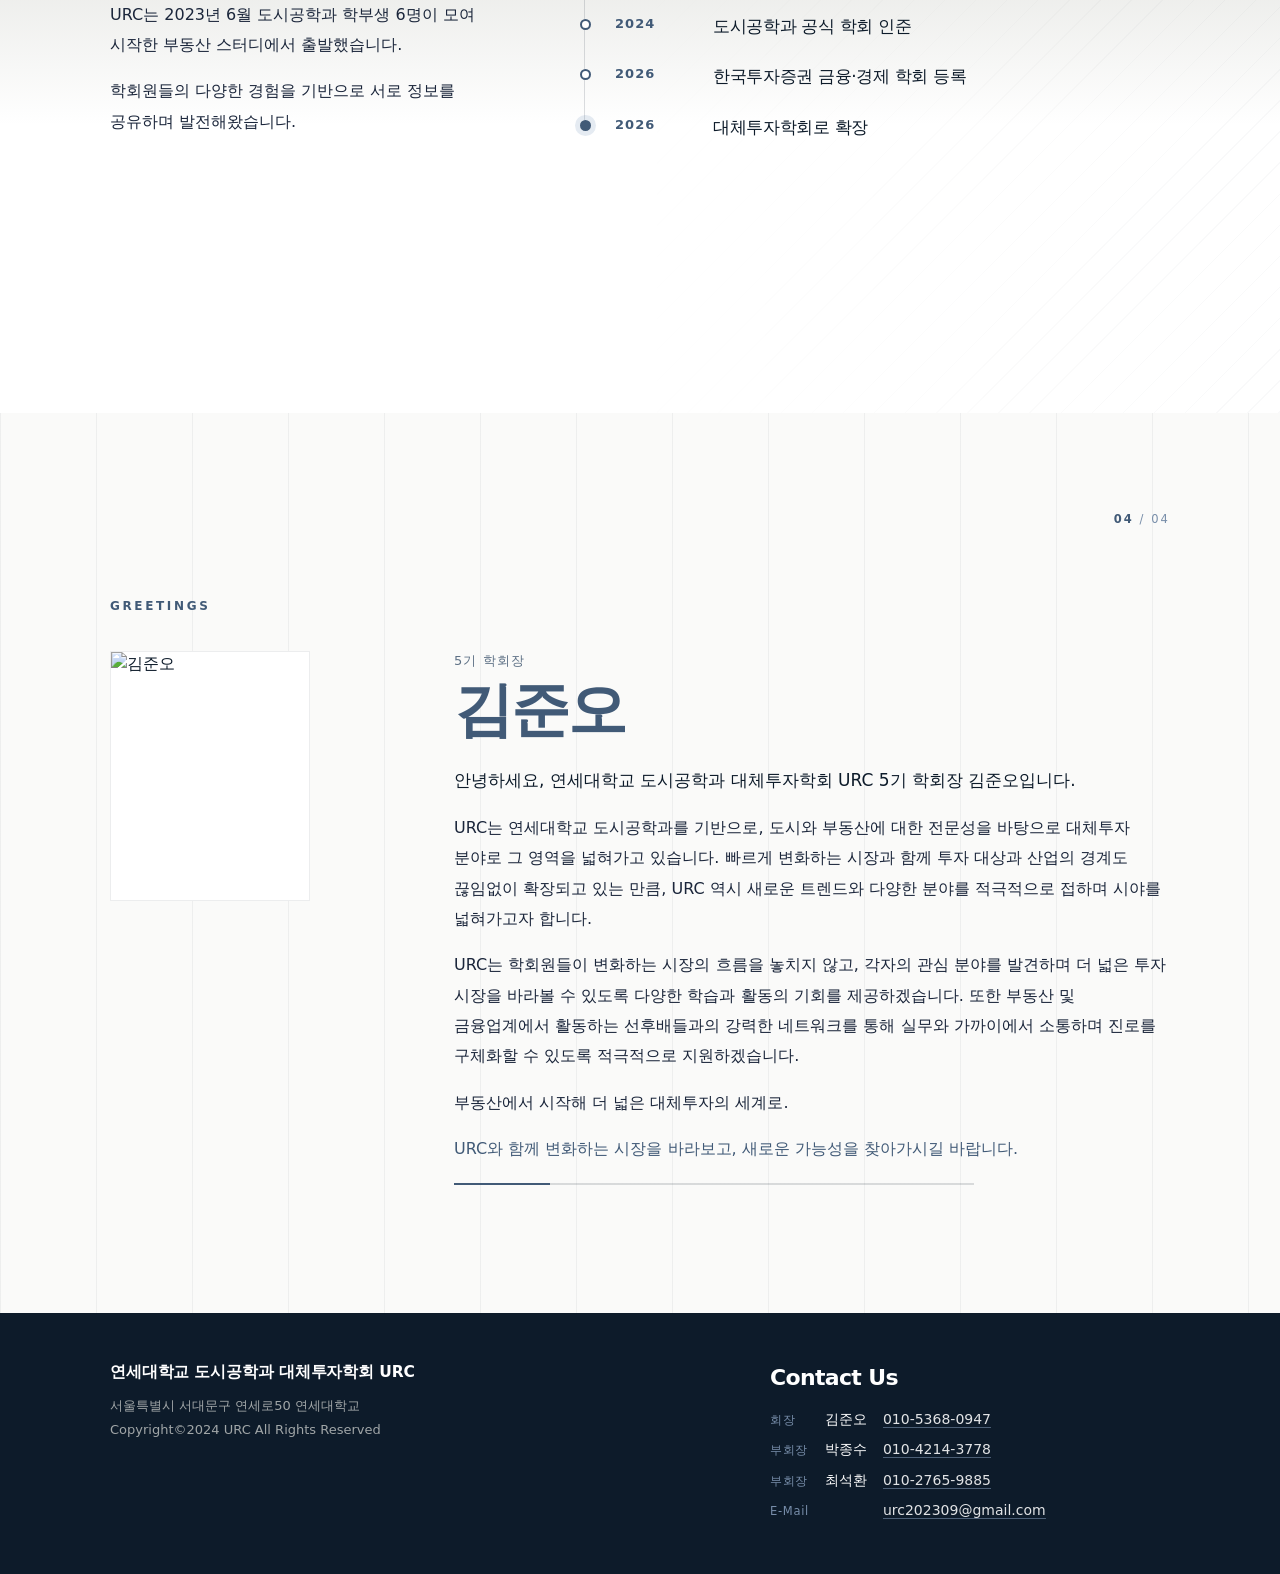
==== commit cfd4c80c: "Add About Us history timeline" ====
--- a/about-us/index.html
+++ b/about-us/index.html
@@ -50,6 +50,7 @@
 <button type="button" aria-label="About us"><span>About us</span></button>
 <button type="button" aria-label="Introduction"><span>Introduction</span></button>
 <button type="button" aria-label="Introduction"><span>Introduction</span></button>
+<button type="button" aria-label="History"><span>History</span></button>
 <button type="button" aria-label="Greetings"><span>Greetings</span></button>
   </nav>
 
@@ -63,12 +64,12 @@
         <p class="eyebrow" data-reveal>URC · About us</p>
         <h1 data-reveal style="--d:80ms">About us<span class="dot">.</span></h1>
         <p class="hero-sub" data-reveal style="--d:160ms">URC | 연세대학교 도시공학과 대체투자학회</p>
-<div class="pills" data-reveal style="--d:240ms"><a class="pill" href="#introduction"><span class="n">01</span>Introduction</a><a class="pill" href="#greetings"><span class="n">02</span>Greetings</a></div>
+<div class="pills" data-reveal style="--d:240ms"><a class="pill" href="#introduction"><span class="n">01</span>Introduction</a><a class="pill" href="#history"><span class="n">02</span>History</a><a class="pill" href="#greetings"><span class="n">03</span>Greetings</a></div>
       </div>
     </section>
 
     <section class="sec sec-alt bg-1" id="introduction" data-label="Introduction">
-<div class="sec-index"><b>01</b> / 03</div>
+<div class="sec-index"><b>01</b> / 04</div>
       <div class="sec-inner">
 
         <div class="sec-head"><p class="eyebrow" data-reveal>Introduction</p><h2 data-reveal style="--d:80ms">Introduction</h2></div>
@@ -77,7 +78,7 @@
     </section>
 
     <section class="sec  bg-2" id="values" data-label="Introduction">
-<div class="sec-index"><b>02</b> / 03</div>
+<div class="sec-index"><b>02</b> / 04</div>
       <div class="sec-inner">
 
         <div class="sec-head"><p class="eyebrow" data-reveal>Introduction</p></div>
@@ -113,8 +114,40 @@
       </div>
     </section>
 
-    <section class="sec  bg-3" id="greetings" data-label="Greetings">
-<div class="sec-index"><b>03</b> / 03</div>
+    <section class="sec  bg-3" id="history" data-label="History">
+<div class="sec-index"><b>03</b> / 04</div>
+      <div class="sec-inner">
+
+        <div class="sec-head"><p class="eyebrow" data-reveal>History</p><h2 data-reveal style="--d:80ms">URC가 걸어온 길</h2></div>
+        <div class="history-layout">
+          <div class="history-intro" data-reveal style="--d:120ms">
+            <p class="history-kicker">URC HISTORY</p>
+            <div class="lead-block history-copy"><p>URC는 2023년 6월 도시공학과 학부생 6명이 모여 시작한 부동산 스터디에서 출발했습니다.</p><p>학회원들의 다양한 경험을 기반으로 서로 정보를 공유하며 발전해왔습니다.</p></div>
+          </div>
+          <ol class="history-timeline">
+<li class="history-item" data-reveal style="--d:0ms">
+            <p class="history-year">2023</p>
+            <p class="history-event">URC 설립</p>
+          </li>
+<li class="history-item" data-reveal style="--d:90ms">
+            <p class="history-year">2024</p>
+            <p class="history-event">도시공학과 공식 학회 인준</p>
+          </li>
+<li class="history-item" data-reveal style="--d:180ms">
+            <p class="history-year">2026</p>
+            <p class="history-event">한국투자증권 금융·경제 학회 등록</p>
+          </li>
+<li class="history-item" data-reveal style="--d:270ms">
+            <p class="history-year">2026</p>
+            <p class="history-event">대체투자학회로 확장</p>
+          </li>
+          </ol>
+        </div>
+      </div>
+    </section>
+
+    <section class="sec  bg-4" id="greetings" data-label="Greetings">
+<div class="sec-index"><b>04</b> / 04</div>
       <div class="sec-inner">
 
         <div class="sec-head"><p class="eyebrow" data-reveal>Greetings</p></div>
--- a/assets/css/style.css
+++ b/assets/css/style.css
@@ -253,6 +253,21 @@
 .greeting-name { margin-top: 6px; font-size: clamp(38px, 4.6vw, 60px) !important; font-weight: 600; line-height: 1.08; letter-spacing: -0.045em; color: var(--blue) !important; }
 .greeting-person::after { content: ""; display: block; width: 100%; max-width: 520px; height: 2px; margin-top: 18px; background: linear-gradient(to right, var(--blue) 0 96px, var(--line) 96px 100%); }
 .greeting-person .letter { margin-top: 24px; }
+
+/* ── history ───────────────────────────────────────────────── */
+.history-layout { display: grid; gap: 38px; }
+.history-intro { max-width: 500px; }
+.history-kicker { color: var(--blue); font-size: 11px; font-weight: 600; letter-spacing: 0.18em; }
+.history-copy { margin-top: 18px; }
+.history-timeline { position: relative; display: grid; gap: 0; padding-left: 32px; }
+.history-timeline::before { content: ""; position: absolute; top: 10px; bottom: 10px; left: 7px; width: 1px; background: var(--line); }
+.history-item { position: relative; display: grid; grid-template-columns: 72px minmax(0, 1fr); gap: 16px; padding: 0 0 26px; }
+.history-item:last-child { padding-bottom: 0; }
+.history-item::before { content: ""; position: absolute; top: 5px; left: -29px; width: 11px; height: 11px; border: 2px solid var(--blue); border-radius: 50%; background: var(--bg); }
+.history-item:last-child::before { background: var(--blue); box-shadow: 0 0 0 5px rgba(44, 95, 145, 0.12); }
+.history-year { color: var(--blue); font-size: 13px; font-weight: 600; letter-spacing: 0.08em; font-variant-numeric: tabular-nums; }
+.history-event { color: var(--navy); font-size: 17px; font-weight: 500; line-height: 1.45; letter-spacing: -0.02em; }
+@media (min-width: 768px) { .history-layout { grid-template-columns: minmax(260px, 0.8fr) minmax(0, 1.2fr); gap: 72px; align-items: center; } .history-timeline { padding-left: 38px; } .history-item { grid-template-columns: 82px minmax(0, 1fr); } .history-item::before { left: -35px; } }
 
 /* ── curriculum ────────────────────────────────────────────── */
 .step-bar { display: flex; align-items: center; gap: 14px; margin-bottom: 28px; }
